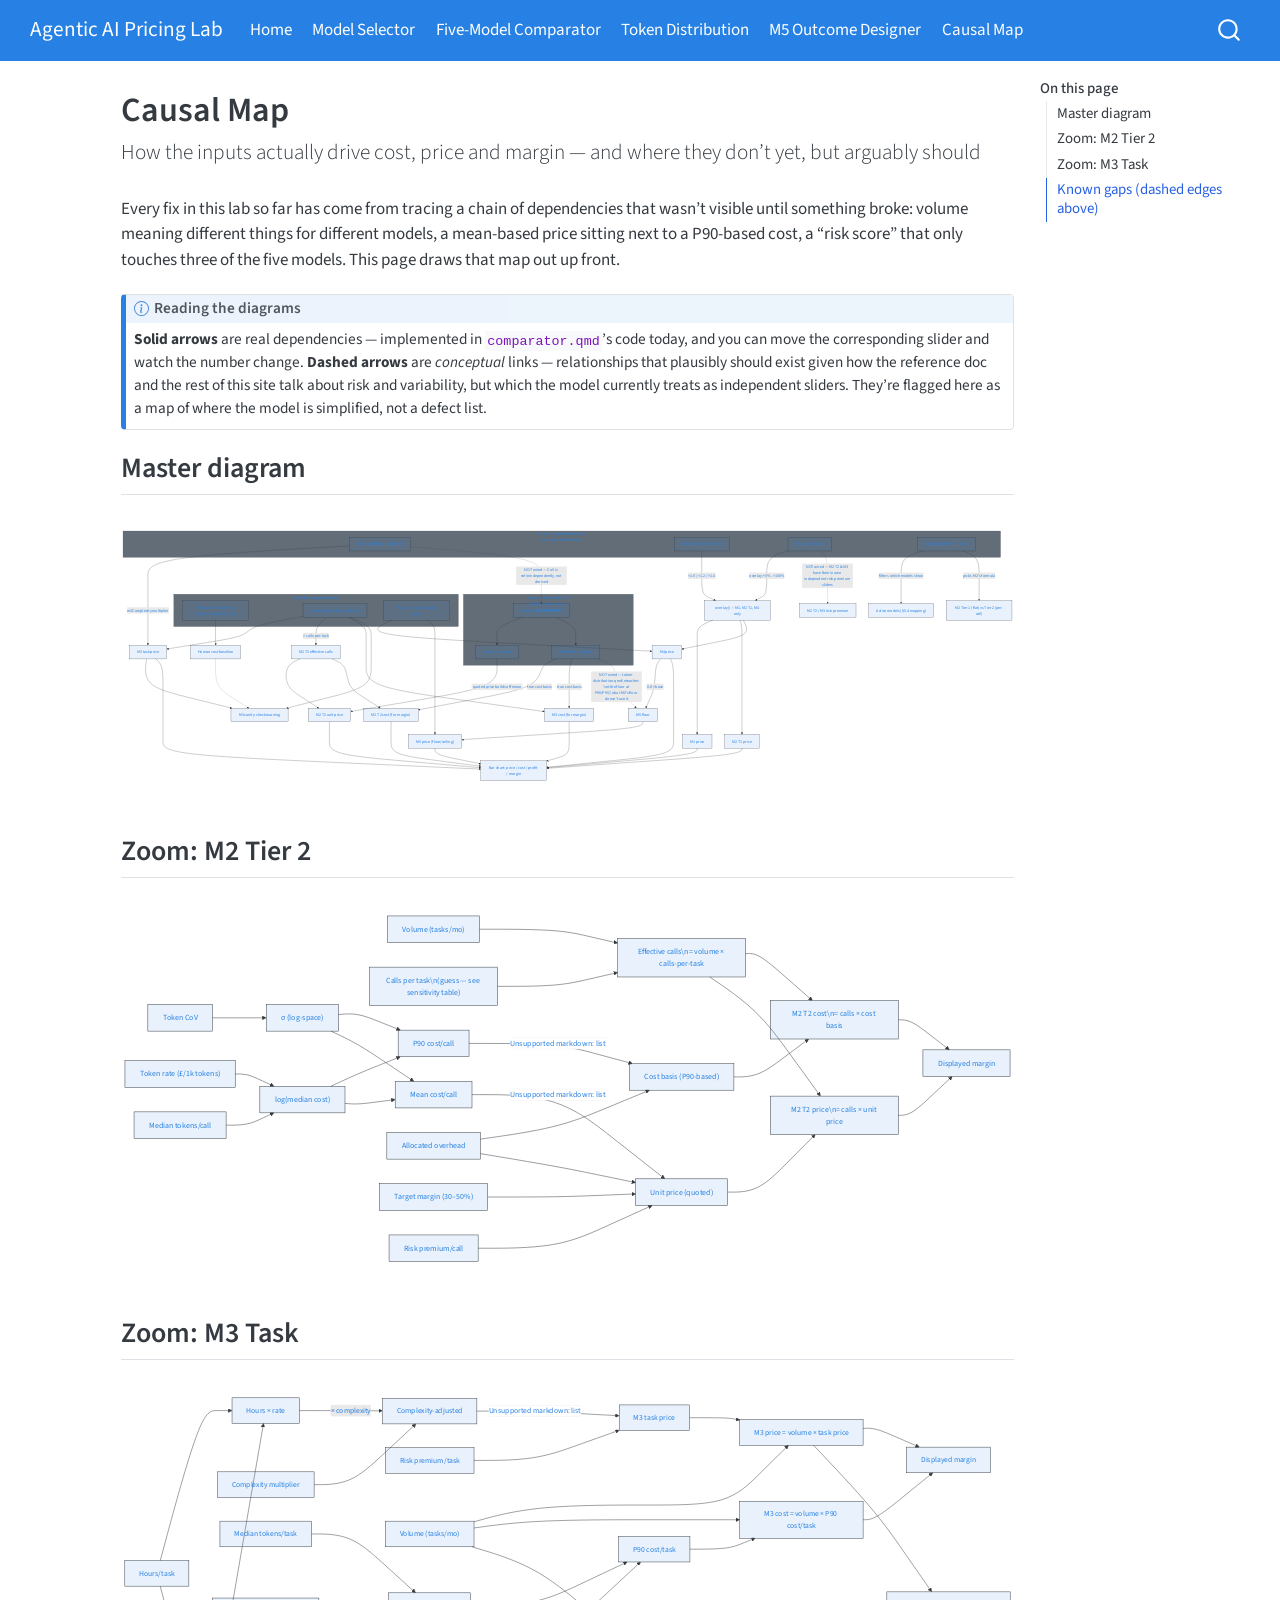
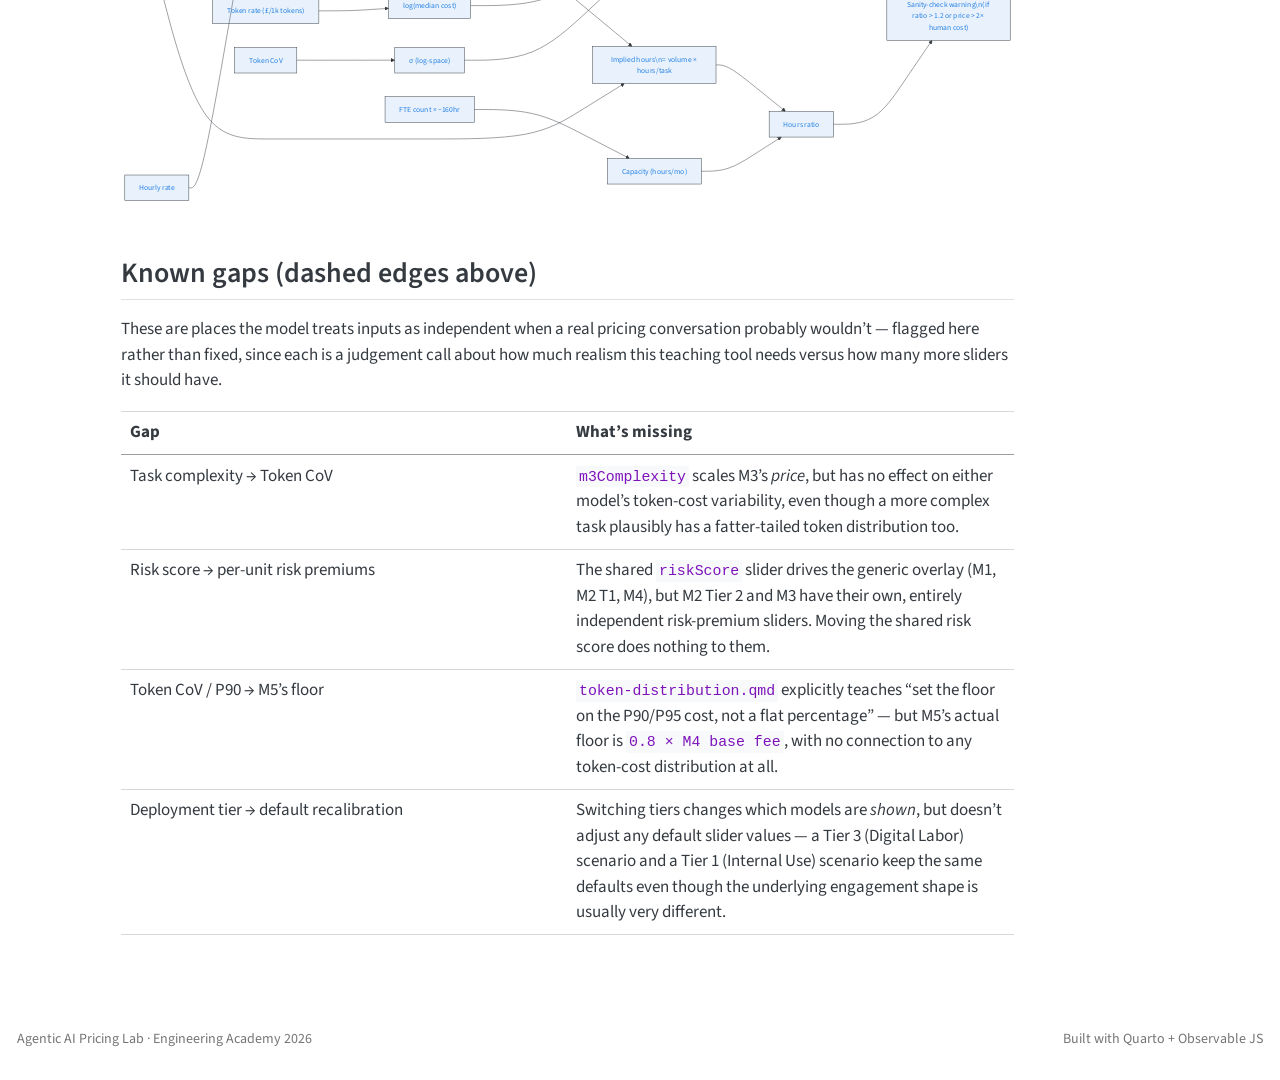
==== docs/causal-diagram.html @ 2cbf76f2 "Add Causal Map tab: master diagram + M2/M3 zoom diagrams + known-gaps table" ====
<!DOCTYPE html>
<html xmlns="http://www.w3.org/1999/xhtml" lang="en" xml:lang="en"><head>

<meta charset="utf-8">
<meta name="generator" content="quarto-1.7.29">

<meta name="viewport" content="width=device-width, initial-scale=1.0, user-scalable=yes">


<title>Causal Map – Agentic AI Pricing Lab</title>
<style>
code{white-space: pre-wrap;}
span.smallcaps{font-variant: small-caps;}
div.columns{display: flex; gap: min(4vw, 1.5em);}
div.column{flex: auto; overflow-x: auto;}
div.hanging-indent{margin-left: 1.5em; text-indent: -1.5em;}
ul.task-list{list-style: none;}
ul.task-list li input[type="checkbox"] {
  width: 0.8em;
  margin: 0 0.8em 0.2em -1em; /* quarto-specific, see https://github.com/quarto-dev/quarto-cli/issues/4556 */ 
  vertical-align: middle;
}
</style>


<script src="site_libs/quarto-nav/quarto-nav.js"></script>
<script src="site_libs/quarto-nav/headroom.min.js"></script>
<script src="site_libs/clipboard/clipboard.min.js"></script>
<script src="site_libs/quarto-search/autocomplete.umd.js"></script>
<script src="site_libs/quarto-search/fuse.min.js"></script>
<script src="site_libs/quarto-search/quarto-search.js"></script>
<meta name="quarto:offset" content="./">
<script src="site_libs/quarto-html/quarto.js" type="module"></script>
<script src="site_libs/quarto-html/tabsets/tabsets.js" type="module"></script>
<script src="site_libs/quarto-html/popper.min.js"></script>
<script src="site_libs/quarto-html/tippy.umd.min.js"></script>
<script src="site_libs/quarto-html/anchor.min.js"></script>
<link href="site_libs/quarto-html/tippy.css" rel="stylesheet">
<link href="site_libs/quarto-html/quarto-syntax-highlighting-0815c480559380816a4d1ea211a47e91.css" rel="stylesheet" id="quarto-text-highlighting-styles">
<script src="site_libs/bootstrap/bootstrap.min.js"></script>
<link href="site_libs/bootstrap/bootstrap-icons.css" rel="stylesheet">
<link href="site_libs/bootstrap/bootstrap-fd2ced95396e46133fbf8d7370d09dcd.min.css" rel="stylesheet" append-hash="true" id="quarto-bootstrap" data-mode="light">
<script id="quarto-search-options" type="application/json">{
  "location": "navbar",
  "copy-button": false,
  "collapse-after": 3,
  "panel-placement": "end",
  "type": "overlay",
  "limit": 50,
  "keyboard-shortcut": [
    "f",
    "/",
    "s"
  ],
  "show-item-context": false,
  "language": {
    "search-no-results-text": "No results",
    "search-matching-documents-text": "matching documents",
    "search-copy-link-title": "Copy link to search",
    "search-hide-matches-text": "Hide additional matches",
    "search-more-match-text": "more match in this document",
    "search-more-matches-text": "more matches in this document",
    "search-clear-button-title": "Clear",
    "search-text-placeholder": "",
    "search-detached-cancel-button-title": "Cancel",
    "search-submit-button-title": "Submit",
    "search-label": "Search"
  }
}</script>
<script src="site_libs/quarto-diagram/mermaid.min.js"></script>
<script src="site_libs/quarto-diagram/mermaid-init.js"></script>
<link href="site_libs/quarto-diagram/mermaid.css" rel="stylesheet">


</head>

<body class="nav-fixed quarto-light">

<div id="quarto-search-results"></div>
  <header id="quarto-header" class="headroom fixed-top">
    <nav class="navbar navbar-expand-lg " data-bs-theme="dark">
      <div class="navbar-container container-fluid">
      <div class="navbar-brand-container mx-auto">
    <a class="navbar-brand" href="./index.html">
    <span class="navbar-title">Agentic AI Pricing Lab</span>
    </a>
  </div>
            <div id="quarto-search" class="" title="Search"></div>
          <button class="navbar-toggler" type="button" data-bs-toggle="collapse" data-bs-target="#navbarCollapse" aria-controls="navbarCollapse" role="menu" aria-expanded="false" aria-label="Toggle navigation" onclick="if (window.quartoToggleHeadroom) { window.quartoToggleHeadroom(); }">
  <span class="navbar-toggler-icon"></span>
</button>
          <div class="collapse navbar-collapse" id="navbarCollapse">
            <ul class="navbar-nav navbar-nav-scroll me-auto">
  <li class="nav-item">
    <a class="nav-link" href="./index.html"> 
<span class="menu-text">Home</span></a>
  </li>  
  <li class="nav-item">
    <a class="nav-link" href="./decision-tree.html"> 
<span class="menu-text">Model Selector</span></a>
  </li>  
  <li class="nav-item">
    <a class="nav-link" href="./comparator.html"> 
<span class="menu-text">Five-Model Comparator</span></a>
  </li>  
  <li class="nav-item">
    <a class="nav-link" href="./token-distribution.html"> 
<span class="menu-text">Token Distribution</span></a>
  </li>  
  <li class="nav-item">
    <a class="nav-link" href="./outcome-designer.html"> 
<span class="menu-text">M5 Outcome Designer</span></a>
  </li>  
  <li class="nav-item">
    <a class="nav-link active" href="./causal-diagram.html" aria-current="page"> 
<span class="menu-text">Causal Map</span></a>
  </li>  
</ul>
          </div> <!-- /navcollapse -->
            <div class="quarto-navbar-tools">
</div>
      </div> <!-- /container-fluid -->
    </nav>
</header>
<!-- content -->
<div id="quarto-content" class="quarto-container page-columns page-rows-contents page-layout-article page-navbar">
<!-- sidebar -->
<!-- margin-sidebar -->
    <div id="quarto-margin-sidebar" class="sidebar margin-sidebar">
        <nav id="TOC" role="doc-toc" class="toc-active">
    <h2 id="toc-title">On this page</h2>
   
  <ul>
  <li><a href="#master-diagram" id="toc-master-diagram" class="nav-link active" data-scroll-target="#master-diagram">Master diagram</a></li>
  <li><a href="#zoom-m2-tier-2" id="toc-zoom-m2-tier-2" class="nav-link" data-scroll-target="#zoom-m2-tier-2">Zoom: M2 Tier 2</a></li>
  <li><a href="#zoom-m3-task" id="toc-zoom-m3-task" class="nav-link" data-scroll-target="#zoom-m3-task">Zoom: M3 Task</a></li>
  <li><a href="#known-gaps-dashed-edges-above" id="toc-known-gaps-dashed-edges-above" class="nav-link" data-scroll-target="#known-gaps-dashed-edges-above">Known gaps (dashed edges above)</a></li>
  </ul>
</nav>
    </div>
<!-- main -->
<main class="content" id="quarto-document-content">

<header id="title-block-header" class="quarto-title-block default">
<div class="quarto-title">
<h1 class="title">Causal Map</h1>
<p class="subtitle lead">How the inputs actually drive cost, price and margin — and where they don’t yet, but arguably should</p>
</div>



<div class="quarto-title-meta">

    
  
    
  </div>
  


</header>


<p>Every fix in this lab so far has come from tracing a chain of dependencies that wasn’t visible until something broke: volume meaning different things for different models, a mean-based price sitting next to a P90-based cost, a “risk score” that only touches three of the five models. This page draws that map out up front.</p>
<div class="callout callout-style-default callout-note callout-titled">
<div class="callout-header d-flex align-content-center">
<div class="callout-icon-container">
<i class="callout-icon"></i>
</div>
<div class="callout-title-container flex-fill">
Reading the diagrams
</div>
</div>
<div class="callout-body-container callout-body">
<p><strong>Solid arrows</strong> are real dependencies — implemented in <code>comparator.qmd</code>’s code today, and you can move the corresponding slider and watch the number change. <strong>Dashed arrows</strong> are <em>conceptual</em> links — relationships that plausibly should exist given how the reference doc and the rest of this site talk about risk and variability, but which the model currently treats as independent sliders. They’re flagged here as a map of where the model is simplified, not a defect list.</p>
</div>
</div>
<section id="master-diagram" class="level2">
<h2 class="anchored" data-anchor-id="master-diagram">Master diagram</h2>
<div class="cell" data-layout-align="default">
<div class="cell-output-display">
<div>
<p></p><figure class="figure"><p></p>
<div>
<pre class="mermaid mermaid-js">flowchart TB
  subgraph EXT["External / qualitative drivers (upstream of the sliders)"]
    complexity["Task / workflow complexity"]
    autonomyQ["Autonomy level (L1–L5)"]
    riskQ["Risk score (1–10)"]
    tier["Deployment tier (1 / 2 / 3)"]
  end

  subgraph SHARED["Shared engagement inputs"]
    fte["FTE count × FTE cost\n→ human baseline (£/mo)"]
    vol["Volume (tasks delivered/mo)"]
    val["Business value created (£/mo)"]
  end

  subgraph TOKENS["Token-cost model (M2 T2 and M3, independently parameterised)"]
    cov["Token CoV\n(variability)"]
    meanC["Mean token cost"]
    p90C["P90 token cost (tail)"]
    cov --&gt; meanC
    cov --&gt; p90C
  end

  tier --&gt;|filters which models show| models["Active models (§5.4 mapping)"]
  tier --&gt;|picks M2's formula| m2choice["M2 Tier 1 (flat) vs Tier 2 (per-call)"]

  riskQ --&gt;|overlay: +5%..+100%| overlayN["overlay() — M1, M2 T1, M4 only"]
  autonomyQ --&gt;|×1.0 / ×1.2 / ×1.4| overlayN
  riskQ -.-&gt;|"NOT wired — M2 T2 &amp; M3 have their\nown independent risk-premium sliders"| ownRisk["M2 T2 / M3 risk premium"]

  complexity --&gt;|m3Complexity multiplier| m3price["M3 task price"]
  complexity -.-&gt;|"NOT wired — CoV is set\nindependently, not derived"| cov

  fte --&gt; humanBase["Human cost baseline"]
  vol --&gt; m3price
  vol --&gt;|× calls-per-task| m2calls["M2 T2 effective calls"]
  meanC --&gt;|quoted price builds off mean| m2price["M2 T2 unit price"]
  m2calls --&gt; m2price
  p90C --&gt;|true cost basis| m2cost["M2 T2 cost (for margin)"]
  m2calls --&gt; m2cost
  p90C --&gt;|true cost basis| m3cost["M3 cost (for margin)"]
  vol --&gt; m3cost

  overlayN --&gt; m1price["M1 price"] &amp; m2t1price["M2 T1 price"] &amp; m4price["M4 price"]
  val --&gt; m4price
  m4price --&gt;|"0.8 × base"| floor["M5 floor"]
  p90C -.-&gt;|"NOT wired — token-distribution.qmd\nteaches 'set the floor at P90/P95',\nbut M5's floor doesn't use it"| floor
  floor --&gt; m5price["M5 price (floor/ceiling)"]
  val --&gt; m5price

  humanBase -.-&gt; sanity["M3 sanity-check warning"]
  m3price --&gt; sanity
  vol --&gt; sanity

  m1price &amp; m2t1price &amp; m2price &amp; m2cost &amp; m3price &amp; m3cost &amp; m4price &amp; m5price --&gt; chart["Bar chart: price / cost / profit / margin"]
</pre>
</div>
<p></p></figure><p></p>
</div>
</div>
</div>
</section>
<section id="zoom-m2-tier-2" class="level2">
<h2 class="anchored" data-anchor-id="zoom-m2-tier-2">Zoom: M2 Tier 2</h2>
<div class="cell" data-layout-align="default">
<div class="cell-output-display">
<div>
<p></p><figure class="figure"><p></p>
<div>
<pre class="mermaid mermaid-js">flowchart LR
  vol2["Volume (tasks/mo)"] --&gt; calls["Effective calls\n= volume × calls-per-task"]
  cpt["Calls per task\n(guess — see sensitivity table)"] --&gt; calls

  tok2["Median tokens/call"] --&gt; muC2["log(median cost)"]
  rate2["Token rate (£/1k tokens)"] --&gt; muC2
  cov2["Token CoV"] --&gt; sigma2["σ (log-space)"]

  muC2 --&gt; mean2["Mean cost/call"]
  sigma2 --&gt; mean2
  muC2 --&gt; p902["P90 cost/call"]
  sigma2 --&gt; p902

  mean2 --&gt;|"+ allocated overhead, ÷(1-margin), + risk premium"| unitPrice["Unit price (quoted)"]
  overhead2["Allocated overhead"] --&gt; unitPrice
  margin2["Target margin (30–50%)"] --&gt; unitPrice
  riskPrem2["Risk premium/call"] --&gt; unitPrice

  unitPrice --&gt; price2["M2 T2 price\n= calls × unit price"]
  calls --&gt; price2

  p902 --&gt;|"+ allocated overhead"| costBasis2["Cost basis (P90-based)"]
  overhead2 --&gt; costBasis2
  costBasis2 --&gt; cost2["M2 T2 cost\n= calls × cost basis"]
  calls --&gt; cost2

  price2 --&gt; margin2out["Displayed margin"]
  cost2 --&gt; margin2out
</pre>
</div>
<p></p></figure><p></p>
</div>
</div>
</div>
</section>
<section id="zoom-m3-task" class="level2">
<h2 class="anchored" data-anchor-id="zoom-m3-task">Zoom: M3 Task</h2>
<div class="cell" data-layout-align="default">
<div class="cell-output-display">
<div>
<p></p><figure class="figure"><p></p>
<div>
<pre class="mermaid mermaid-js">flowchart LR
  hrs3["Hours/task"] --&gt; base3["Hours × rate"]
  rate3["Hourly rate"] --&gt; base3
  base3 --&gt;|"× complexity"| complexAdj3["Complexity-adjusted"]
  complexity3["Complexity multiplier"] --&gt; complexAdj3
  complexAdj3 --&gt;|"+ risk premium"| taskPrice["M3 task price"]
  riskPrem3["Risk premium/task"] --&gt; taskPrice

  vol3["Volume (tasks/mo)"] --&gt; price3["M3 price = volume × task price"]
  taskPrice --&gt; price3

  tok3["Median tokens/task"] --&gt; muC3["log(median cost)"]
  rate3b["Token rate (£/1k tokens)"] --&gt; muC3
  cov3["Token CoV"] --&gt; sigma3["σ (log-space)"]
  muC3 --&gt; p903["P90 cost/task"]
  sigma3 --&gt; p903

  p903 --&gt; cost3["M3 cost = volume × P90 cost/task"]
  vol3 --&gt; cost3

  price3 --&gt; margin3out["Displayed margin"]
  cost3 --&gt; margin3out

  fte3["FTE count × ~160hr"] --&gt; capacity3["Capacity (hours/mo)"]
  vol3 --&gt; impliedHrs3["Implied hours\n= volume × hours/task"]
  hrs3 --&gt; impliedHrs3
  capacity3 --&gt; ratio3["Hours ratio"]
  impliedHrs3 --&gt; ratio3
  ratio3 --&gt; warn3["Sanity-check warning\n(if ratio &gt; 1.2 or price &gt; 2× human cost)"]
  price3 --&gt; warn3
</pre>
</div>
<p></p></figure><p></p>
</div>
</div>
</div>
</section>
<section id="known-gaps-dashed-edges-above" class="level2">
<h2 class="anchored" data-anchor-id="known-gaps-dashed-edges-above">Known gaps (dashed edges above)</h2>
<p>These are places the model treats inputs as independent when a real pricing conversation probably wouldn’t — flagged here rather than fixed, since each is a judgement call about how much realism this teaching tool needs versus how many more sliders it should have.</p>
<table class="caption-top table">
<colgroup>
<col style="width: 50%">
<col style="width: 50%">
</colgroup>
<thead>
<tr class="header">
<th>Gap</th>
<th>What’s missing</th>
</tr>
</thead>
<tbody>
<tr class="odd">
<td>Task complexity → Token CoV</td>
<td><code>m3Complexity</code> scales M3’s <em>price</em>, but has no effect on either model’s token-cost variability, even though a more complex task plausibly has a fatter-tailed token distribution too.</td>
</tr>
<tr class="even">
<td>Risk score → per-unit risk premiums</td>
<td>The shared <code>riskScore</code> slider drives the generic overlay (M1, M2 T1, M4), but M2 Tier 2 and M3 have their own, entirely independent risk-premium sliders. Moving the shared risk score does nothing to them.</td>
</tr>
<tr class="odd">
<td>Token CoV / P90 → M5’s floor</td>
<td><code>token-distribution.qmd</code> explicitly teaches “set the floor on the P90/P95 cost, not a flat percentage” — but M5’s actual floor is <code>0.8 × M4 base fee</code>, with no connection to any token-cost distribution at all.</td>
</tr>
<tr class="even">
<td>Deployment tier → default recalibration</td>
<td>Switching tiers changes which models are <em>shown</em>, but doesn’t adjust any default slider values — a Tier 3 (Digital Labor) scenario and a Tier 1 (Internal Use) scenario keep the same defaults even though the underlying engagement shape is usually very different.</td>
</tr>
</tbody>
</table>


</section>

</main> <!-- /main -->
<script id="quarto-html-after-body" type="application/javascript">
  window.document.addEventListener("DOMContentLoaded", function (event) {
    const icon = "";
    const anchorJS = new window.AnchorJS();
    anchorJS.options = {
      placement: 'right',
      icon: icon
    };
    anchorJS.add('.anchored');
    const isCodeAnnotation = (el) => {
      for (const clz of el.classList) {
        if (clz.startsWith('code-annotation-')) {                     
          return true;
        }
      }
      return false;
    }
    const onCopySuccess = function(e) {
      // button target
      const button = e.trigger;
      // don't keep focus
      button.blur();
      // flash "checked"
      button.classList.add('code-copy-button-checked');
      var currentTitle = button.getAttribute("title");
      button.setAttribute("title", "Copied!");
      let tooltip;
      if (window.bootstrap) {
        button.setAttribute("data-bs-toggle", "tooltip");
        button.setAttribute("data-bs-placement", "left");
        button.setAttribute("data-bs-title", "Copied!");
        tooltip = new bootstrap.Tooltip(button, 
          { trigger: "manual", 
            customClass: "code-copy-button-tooltip",
            offset: [0, -8]});
        tooltip.show();    
      }
      setTimeout(function() {
        if (tooltip) {
          tooltip.hide();
          button.removeAttribute("data-bs-title");
          button.removeAttribute("data-bs-toggle");
          button.removeAttribute("data-bs-placement");
        }
        button.setAttribute("title", currentTitle);
        button.classList.remove('code-copy-button-checked');
      }, 1000);
      // clear code selection
      e.clearSelection();
    }
    const getTextToCopy = function(trigger) {
        const codeEl = trigger.previousElementSibling.cloneNode(true);
        for (const childEl of codeEl.children) {
          if (isCodeAnnotation(childEl)) {
            childEl.remove();
          }
        }
        return codeEl.innerText;
    }
    const clipboard = new window.ClipboardJS('.code-copy-button:not([data-in-quarto-modal])', {
      text: getTextToCopy
    });
    clipboard.on('success', onCopySuccess);
    if (window.document.getElementById('quarto-embedded-source-code-modal')) {
      const clipboardModal = new window.ClipboardJS('.code-copy-button[data-in-quarto-modal]', {
        text: getTextToCopy,
        container: window.document.getElementById('quarto-embedded-source-code-modal')
      });
      clipboardModal.on('success', onCopySuccess);
    }
      var localhostRegex = new RegExp(/^(?:http|https):\/\/localhost\:?[0-9]*\//);
      var mailtoRegex = new RegExp(/^mailto:/);
        var filterRegex = new RegExp('/' + window.location.host + '/');
      var isInternal = (href) => {
          return filterRegex.test(href) || localhostRegex.test(href) || mailtoRegex.test(href);
      }
      // Inspect non-navigation links and adorn them if external
     var links = window.document.querySelectorAll('a[href]:not(.nav-link):not(.navbar-brand):not(.toc-action):not(.sidebar-link):not(.sidebar-item-toggle):not(.pagination-link):not(.no-external):not([aria-hidden]):not(.dropdown-item):not(.quarto-navigation-tool):not(.about-link)');
      for (var i=0; i<links.length; i++) {
        const link = links[i];
        if (!isInternal(link.href)) {
          // undo the damage that might have been done by quarto-nav.js in the case of
          // links that we want to consider external
          if (link.dataset.originalHref !== undefined) {
            link.href = link.dataset.originalHref;
          }
        }
      }
    function tippyHover(el, contentFn, onTriggerFn, onUntriggerFn) {
      const config = {
        allowHTML: true,
        maxWidth: 500,
        delay: 100,
        arrow: false,
        appendTo: function(el) {
            return el.parentElement;
        },
        interactive: true,
        interactiveBorder: 10,
        theme: 'quarto',
        placement: 'bottom-start',
      };
      if (contentFn) {
        config.content = contentFn;
      }
      if (onTriggerFn) {
        config.onTrigger = onTriggerFn;
      }
      if (onUntriggerFn) {
        config.onUntrigger = onUntriggerFn;
      }
      window.tippy(el, config); 
    }
    const noterefs = window.document.querySelectorAll('a[role="doc-noteref"]');
    for (var i=0; i<noterefs.length; i++) {
      const ref = noterefs[i];
      tippyHover(ref, function() {
        // use id or data attribute instead here
        let href = ref.getAttribute('data-footnote-href') || ref.getAttribute('href');
        try { href = new URL(href).hash; } catch {}
        const id = href.replace(/^#\/?/, "");
        const note = window.document.getElementById(id);
        if (note) {
          return note.innerHTML;
        } else {
          return "";
        }
      });
    }
    const xrefs = window.document.querySelectorAll('a.quarto-xref');
    const processXRef = (id, note) => {
      // Strip column container classes
      const stripColumnClz = (el) => {
        el.classList.remove("page-full", "page-columns");
        if (el.children) {
          for (const child of el.children) {
            stripColumnClz(child);
          }
        }
      }
      stripColumnClz(note)
      if (id === null || id.startsWith('sec-')) {
        // Special case sections, only their first couple elements
        const container = document.createElement("div");
        if (note.children && note.children.length > 2) {
          container.appendChild(note.children[0].cloneNode(true));
          for (let i = 1; i < note.children.length; i++) {
            const child = note.children[i];
            if (child.tagName === "P" && child.innerText === "") {
              continue;
            } else {
              container.appendChild(child.cloneNode(true));
              break;
            }
          }
          if (window.Quarto?.typesetMath) {
            window.Quarto.typesetMath(container);
          }
          return container.innerHTML
        } else {
          if (window.Quarto?.typesetMath) {
            window.Quarto.typesetMath(note);
          }
          return note.innerHTML;
        }
      } else {
        // Remove any anchor links if they are present
        const anchorLink = note.querySelector('a.anchorjs-link');
        if (anchorLink) {
          anchorLink.remove();
        }
        if (window.Quarto?.typesetMath) {
          window.Quarto.typesetMath(note);
        }
        if (note.classList.contains("callout")) {
          return note.outerHTML;
        } else {
          return note.innerHTML;
        }
      }
    }
    for (var i=0; i<xrefs.length; i++) {
      const xref = xrefs[i];
      tippyHover(xref, undefined, function(instance) {
        instance.disable();
        let url = xref.getAttribute('href');
        let hash = undefined; 
        if (url.startsWith('#')) {
          hash = url;
        } else {
          try { hash = new URL(url).hash; } catch {}
        }
        if (hash) {
          const id = hash.replace(/^#\/?/, "");
          const note = window.document.getElementById(id);
          if (note !== null) {
            try {
              const html = processXRef(id, note.cloneNode(true));
              instance.setContent(html);
            } finally {
              instance.enable();
              instance.show();
            }
          } else {
            // See if we can fetch this
            fetch(url.split('#')[0])
            .then(res => res.text())
            .then(html => {
              const parser = new DOMParser();
              const htmlDoc = parser.parseFromString(html, "text/html");
              const note = htmlDoc.getElementById(id);
              if (note !== null) {
                const html = processXRef(id, note);
                instance.setContent(html);
              } 
            }).finally(() => {
              instance.enable();
              instance.show();
            });
          }
        } else {
          // See if we can fetch a full url (with no hash to target)
          // This is a special case and we should probably do some content thinning / targeting
          fetch(url)
          .then(res => res.text())
          .then(html => {
            const parser = new DOMParser();
            const htmlDoc = parser.parseFromString(html, "text/html");
            const note = htmlDoc.querySelector('main.content');
            if (note !== null) {
              // This should only happen for chapter cross references
              // (since there is no id in the URL)
              // remove the first header
              if (note.children.length > 0 && note.children[0].tagName === "HEADER") {
                note.children[0].remove();
              }
              const html = processXRef(null, note);
              instance.setContent(html);
            } 
          }).finally(() => {
            instance.enable();
            instance.show();
          });
        }
      }, function(instance) {
      });
    }
        let selectedAnnoteEl;
        const selectorForAnnotation = ( cell, annotation) => {
          let cellAttr = 'data-code-cell="' + cell + '"';
          let lineAttr = 'data-code-annotation="' +  annotation + '"';
          const selector = 'span[' + cellAttr + '][' + lineAttr + ']';
          return selector;
        }
        const selectCodeLines = (annoteEl) => {
          const doc = window.document;
          const targetCell = annoteEl.getAttribute("data-target-cell");
          const targetAnnotation = annoteEl.getAttribute("data-target-annotation");
          const annoteSpan = window.document.querySelector(selectorForAnnotation(targetCell, targetAnnotation));
          const lines = annoteSpan.getAttribute("data-code-lines").split(",");
          const lineIds = lines.map((line) => {
            return targetCell + "-" + line;
          })
          let top = null;
          let height = null;
          let parent = null;
          if (lineIds.length > 0) {
              //compute the position of the single el (top and bottom and make a div)
              const el = window.document.getElementById(lineIds[0]);
              top = el.offsetTop;
              height = el.offsetHeight;
              parent = el.parentElement.parentElement;
            if (lineIds.length > 1) {
              const lastEl = window.document.getElementById(lineIds[lineIds.length - 1]);
              const bottom = lastEl.offsetTop + lastEl.offsetHeight;
              height = bottom - top;
            }
            if (top !== null && height !== null && parent !== null) {
              // cook up a div (if necessary) and position it 
              let div = window.document.getElementById("code-annotation-line-highlight");
              if (div === null) {
                div = window.document.createElement("div");
                div.setAttribute("id", "code-annotation-line-highlight");
                div.style.position = 'absolute';
                parent.appendChild(div);
              }
              div.style.top = top - 2 + "px";
              div.style.height = height + 4 + "px";
              div.style.left = 0;
              let gutterDiv = window.document.getElementById("code-annotation-line-highlight-gutter");
              if (gutterDiv === null) {
                gutterDiv = window.document.createElement("div");
                gutterDiv.setAttribute("id", "code-annotation-line-highlight-gutter");
                gutterDiv.style.position = 'absolute';
                const codeCell = window.document.getElementById(targetCell);
                const gutter = codeCell.querySelector('.code-annotation-gutter');
                gutter.appendChild(gutterDiv);
              }
              gutterDiv.style.top = top - 2 + "px";
              gutterDiv.style.height = height + 4 + "px";
            }
            selectedAnnoteEl = annoteEl;
          }
        };
        const unselectCodeLines = () => {
          const elementsIds = ["code-annotation-line-highlight", "code-annotation-line-highlight-gutter"];
          elementsIds.forEach((elId) => {
            const div = window.document.getElementById(elId);
            if (div) {
              div.remove();
            }
          });
          selectedAnnoteEl = undefined;
        };
          // Handle positioning of the toggle
      window.addEventListener(
        "resize",
        throttle(() => {
          elRect = undefined;
          if (selectedAnnoteEl) {
            selectCodeLines(selectedAnnoteEl);
          }
        }, 10)
      );
      function throttle(fn, ms) {
      let throttle = false;
      let timer;
        return (...args) => {
          if(!throttle) { // first call gets through
              fn.apply(this, args);
              throttle = true;
          } else { // all the others get throttled
              if(timer) clearTimeout(timer); // cancel #2
              timer = setTimeout(() => {
                fn.apply(this, args);
                timer = throttle = false;
              }, ms);
          }
        };
      }
        // Attach click handler to the DT
        const annoteDls = window.document.querySelectorAll('dt[data-target-cell]');
        for (const annoteDlNode of annoteDls) {
          annoteDlNode.addEventListener('click', (event) => {
            const clickedEl = event.target;
            if (clickedEl !== selectedAnnoteEl) {
              unselectCodeLines();
              const activeEl = window.document.querySelector('dt[data-target-cell].code-annotation-active');
              if (activeEl) {
                activeEl.classList.remove('code-annotation-active');
              }
              selectCodeLines(clickedEl);
              clickedEl.classList.add('code-annotation-active');
            } else {
              // Unselect the line
              unselectCodeLines();
              clickedEl.classList.remove('code-annotation-active');
            }
          });
        }
    const findCites = (el) => {
      const parentEl = el.parentElement;
      if (parentEl) {
        const cites = parentEl.dataset.cites;
        if (cites) {
          return {
            el,
            cites: cites.split(' ')
          };
        } else {
          return findCites(el.parentElement)
        }
      } else {
        return undefined;
      }
    };
    var bibliorefs = window.document.querySelectorAll('a[role="doc-biblioref"]');
    for (var i=0; i<bibliorefs.length; i++) {
      const ref = bibliorefs[i];
      const citeInfo = findCites(ref);
      if (citeInfo) {
        tippyHover(citeInfo.el, function() {
          var popup = window.document.createElement('div');
          citeInfo.cites.forEach(function(cite) {
            var citeDiv = window.document.createElement('div');
            citeDiv.classList.add('hanging-indent');
            citeDiv.classList.add('csl-entry');
            var biblioDiv = window.document.getElementById('ref-' + cite);
            if (biblioDiv) {
              citeDiv.innerHTML = biblioDiv.innerHTML;
            }
            popup.appendChild(citeDiv);
          });
          return popup.innerHTML;
        });
      }
    }
  });
  </script>
</div> <!-- /content -->
<footer class="footer">
  <div class="nav-footer">
    <div class="nav-footer-left">
<p>Agentic AI Pricing Lab · Engineering Academy 2026</p>
</div>   
    <div class="nav-footer-center">
      &nbsp;
    </div>
    <div class="nav-footer-right">
<p>Built with Quarto + Observable JS</p>
</div>
  </div>
</footer>




</body></html>
---- docs/site_libs/quarto-html/tippy.css ----
.tippy-box[data-animation=fade][data-state=hidden]{opacity:0}[data-tippy-root]{max-width:calc(100vw - 10px)}.tippy-box{position:relative;background-color:#333;color:#fff;border-radius:4px;font-size:14px;line-height:1.4;white-space:normal;outline:0;transition-property:transform,visibility,opacity}.tippy-box[data-placement^=top]>.tippy-arrow{bottom:0}.tippy-box[data-placement^=top]>.tippy-arrow:before{bottom:-7px;left:0;border-width:8px 8px 0;border-top-color:initial;transform-origin:center top}.tippy-box[data-placement^=bottom]>.tippy-arrow{top:0}.tippy-box[data-placement^=bottom]>.tippy-arrow:before{top:-7px;left:0;border-width:0 8px 8px;border-bottom-color:initial;transform-origin:center bottom}.tippy-box[data-placement^=left]>.tippy-arrow{right:0}.tippy-box[data-placement^=left]>.tippy-arrow:before{border-width:8px 0 8px 8px;border-left-color:initial;right:-7px;transform-origin:center left}.tippy-box[data-placement^=right]>.tippy-arrow{left:0}.tippy-box[data-placement^=right]>.tippy-arrow:before{left:-7px;border-width:8px 8px 8px 0;border-right-color:initial;transform-origin:center right}.tippy-box[data-inertia][data-state=visible]{transition-timing-function:cubic-bezier(.54,1.5,.38,1.11)}.tippy-arrow{width:16px;height:16px;color:#333}.tippy-arrow:before{content:"";position:absolute;border-color:transparent;border-style:solid}.tippy-content{position:relative;padding:5px 9px;z-index:1}
---- docs/site_libs/quarto-html/quarto-syntax-highlighting-0815c480559380816a4d1ea211a47e91.css ----
/* quarto syntax highlight colors */
:root {
  --quarto-hl-ot-color: #003B4F;
  --quarto-hl-at-color: #657422;
  --quarto-hl-ss-color: #20794D;
  --quarto-hl-an-color: #5E5E5E;
  --quarto-hl-fu-color: #4758AB;
  --quarto-hl-st-color: #20794D;
  --quarto-hl-cf-color: #003B4F;
  --quarto-hl-op-color: #5E5E5E;
  --quarto-hl-er-color: #AD0000;
  --quarto-hl-bn-color: #AD0000;
  --quarto-hl-al-color: #AD0000;
  --quarto-hl-va-color: #111111;
  --quarto-hl-bu-color: inherit;
  --quarto-hl-ex-color: inherit;
  --quarto-hl-pp-color: #AD0000;
  --quarto-hl-in-color: #5E5E5E;
  --quarto-hl-vs-color: #20794D;
  --quarto-hl-wa-color: #5E5E5E;
  --quarto-hl-do-color: #5E5E5E;
  --quarto-hl-im-color: #00769E;
  --quarto-hl-ch-color: #20794D;
  --quarto-hl-dt-color: #AD0000;
  --quarto-hl-fl-color: #AD0000;
  --quarto-hl-co-color: #5E5E5E;
  --quarto-hl-cv-color: #5E5E5E;
  --quarto-hl-cn-color: #8f5902;
  --quarto-hl-sc-color: #5E5E5E;
  --quarto-hl-dv-color: #AD0000;
  --quarto-hl-kw-color: #003B4F;
}

/* other quarto variables */
:root {
  --quarto-font-monospace: SFMono-Regular, Menlo, Monaco, Consolas, "Liberation Mono", "Courier New", monospace;
}

/* syntax highlight based on Pandoc's rules */
pre > code.sourceCode > span {
  color: #003B4F;
}

code.sourceCode > span {
  color: #003B4F;
}

div.sourceCode,
div.sourceCode pre.sourceCode {
  color: #003B4F;
}

/* Normal */
code span {
  color: #003B4F;
}

/* Alert */
code span.al {
  color: #AD0000;
  font-style: inherit;
}

/* Annotation */
code span.an {
  color: #5E5E5E;
  font-style: inherit;
}

/* Attribute */
code span.at {
  color: #657422;
  font-style: inherit;
}

/* BaseN */
code span.bn {
  color: #AD0000;
  font-style: inherit;
}

/* BuiltIn */
code span.bu {
  font-style: inherit;
}

/* ControlFlow */
code span.cf {
  color: #003B4F;
  font-weight: bold;
  font-style: inherit;
}

/* Char */
code span.ch {
  color: #20794D;
  font-style: inherit;
}

/* Constant */
code span.cn {
  color: #8f5902;
  font-style: inherit;
}

/* Comment */
code span.co {
  color: #5E5E5E;
  font-style: inherit;
}

/* CommentVar */
code span.cv {
  color: #5E5E5E;
  font-style: italic;
}

/* Documentation */
code span.do {
  color: #5E5E5E;
  font-style: italic;
}

/* DataType */
code span.dt {
  color: #AD0000;
  font-style: inherit;
}

/* DecVal */
code span.dv {
  color: #AD0000;
  font-style: inherit;
}

/* Error */
code span.er {
  color: #AD0000;
  font-style: inherit;
}

/* Extension */
code span.ex {
  font-style: inherit;
}

/* Float */
code span.fl {
  color: #AD0000;
  font-style: inherit;
}

/* Function */
code span.fu {
  color: #4758AB;
  font-style: inherit;
}

/* Import */
code span.im {
  color: #00769E;
  font-style: inherit;
}

/* Information */
code span.in {
  color: #5E5E5E;
  font-style: inherit;
}

/* Keyword */
code span.kw {
  color: #003B4F;
  font-weight: bold;
  font-style: inherit;
}

/* Operator */
code span.op {
  color: #5E5E5E;
  font-style: inherit;
}

/* Other */
code span.ot {
  color: #003B4F;
  font-style: inherit;
}

/* Preprocessor */
code span.pp {
  color: #AD0000;
  font-style: inherit;
}

/* SpecialChar */
code span.sc {
  color: #5E5E5E;
  font-style: inherit;
}

/* SpecialString */
code span.ss {
  color: #20794D;
  font-style: inherit;
}

/* String */
code span.st {
  color: #20794D;
  font-style: inherit;
}

/* Variable */
code span.va {
  color: #111111;
  font-style: inherit;
}

/* VerbatimString */
code span.vs {
  color: #20794D;
  font-style: inherit;
}

/* Warning */
code span.wa {
  color: #5E5E5E;
  font-style: italic;
}

.prevent-inlining {
  content: "</";
}

/*# sourceMappingURL=d398365ccb532ba00fe56d6aa1025863.css.map */
---- docs/site_libs/quarto-diagram/mermaid.css ----
.mermaidTooltip {
  position: absolute;
  text-align: center;
  max-width: 200px;
  padding: 2px;
  font-family: "trebuchet ms", verdana, arial;
  font-size: 12px;
  background: #ffffde;
  border: 1px solid #aaaa33;
  border-radius: 2px;
  pointer-events: none;
  z-index: 1000;
}
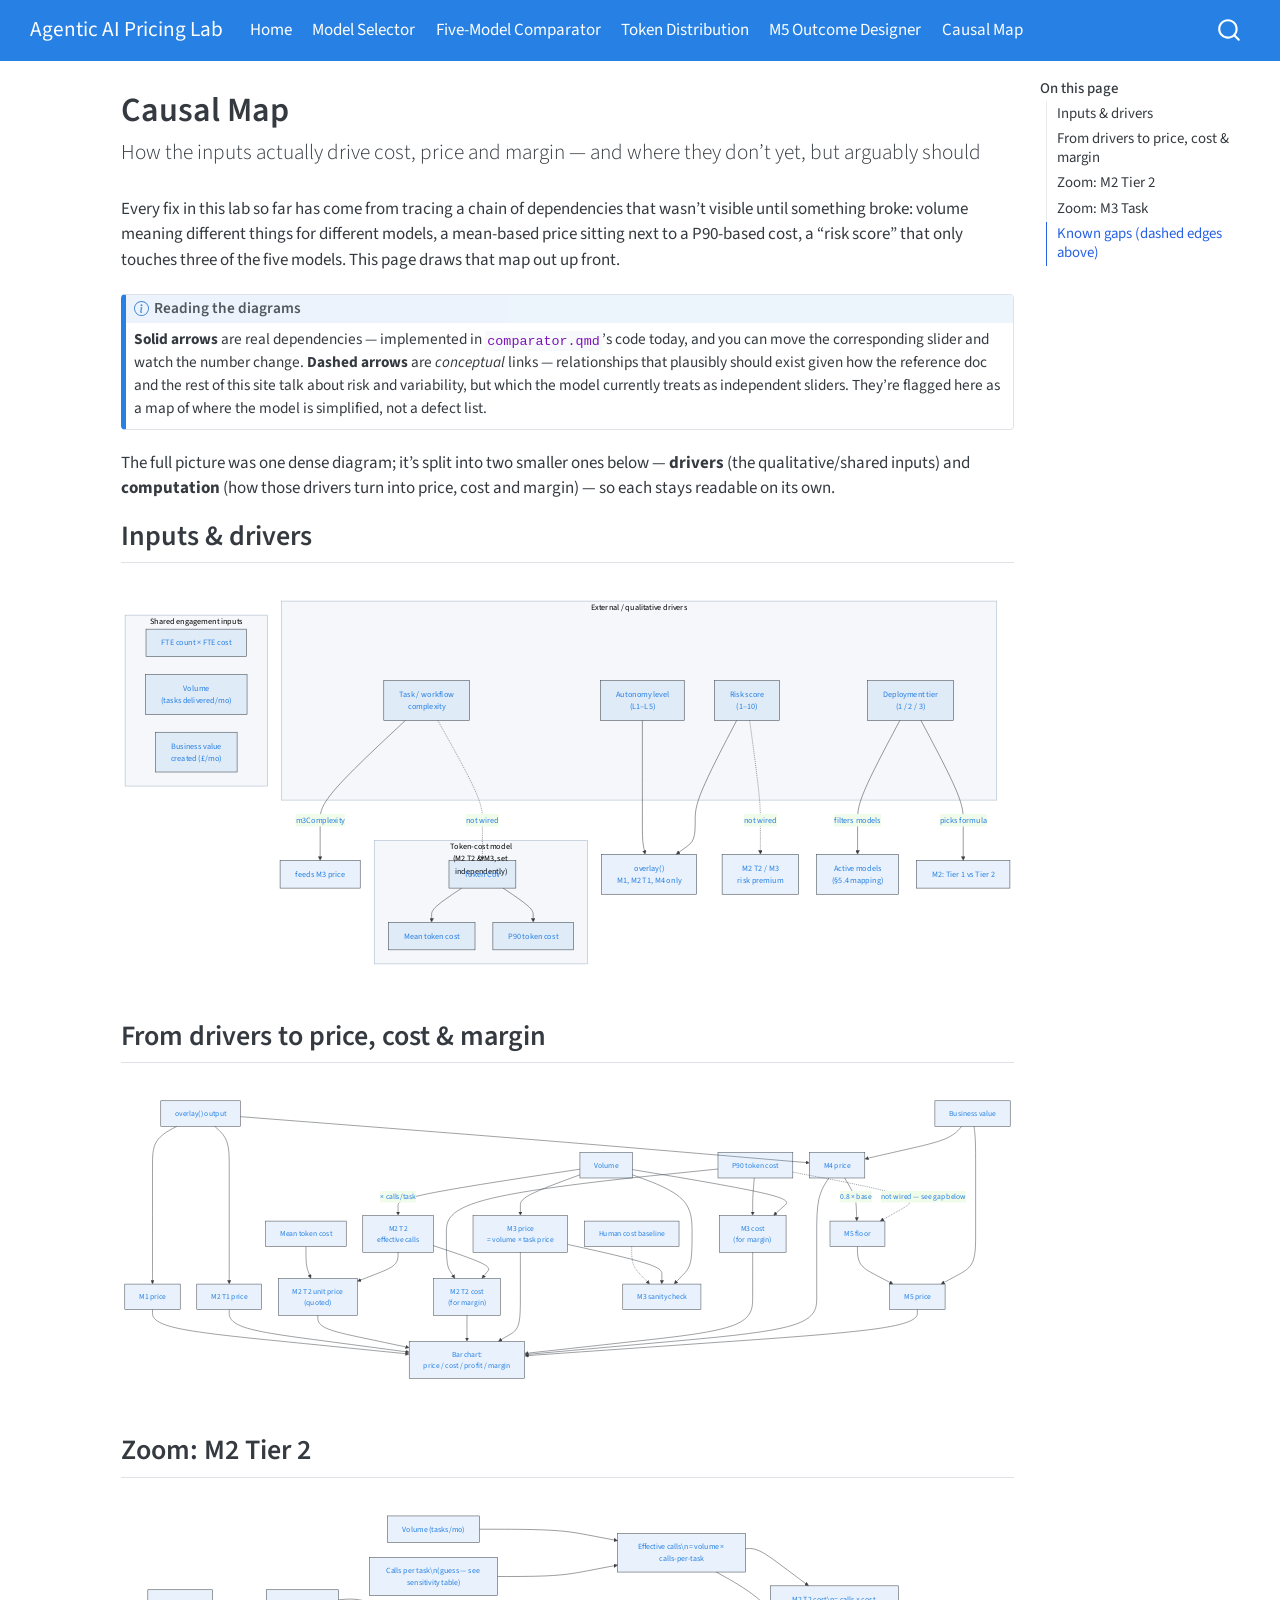
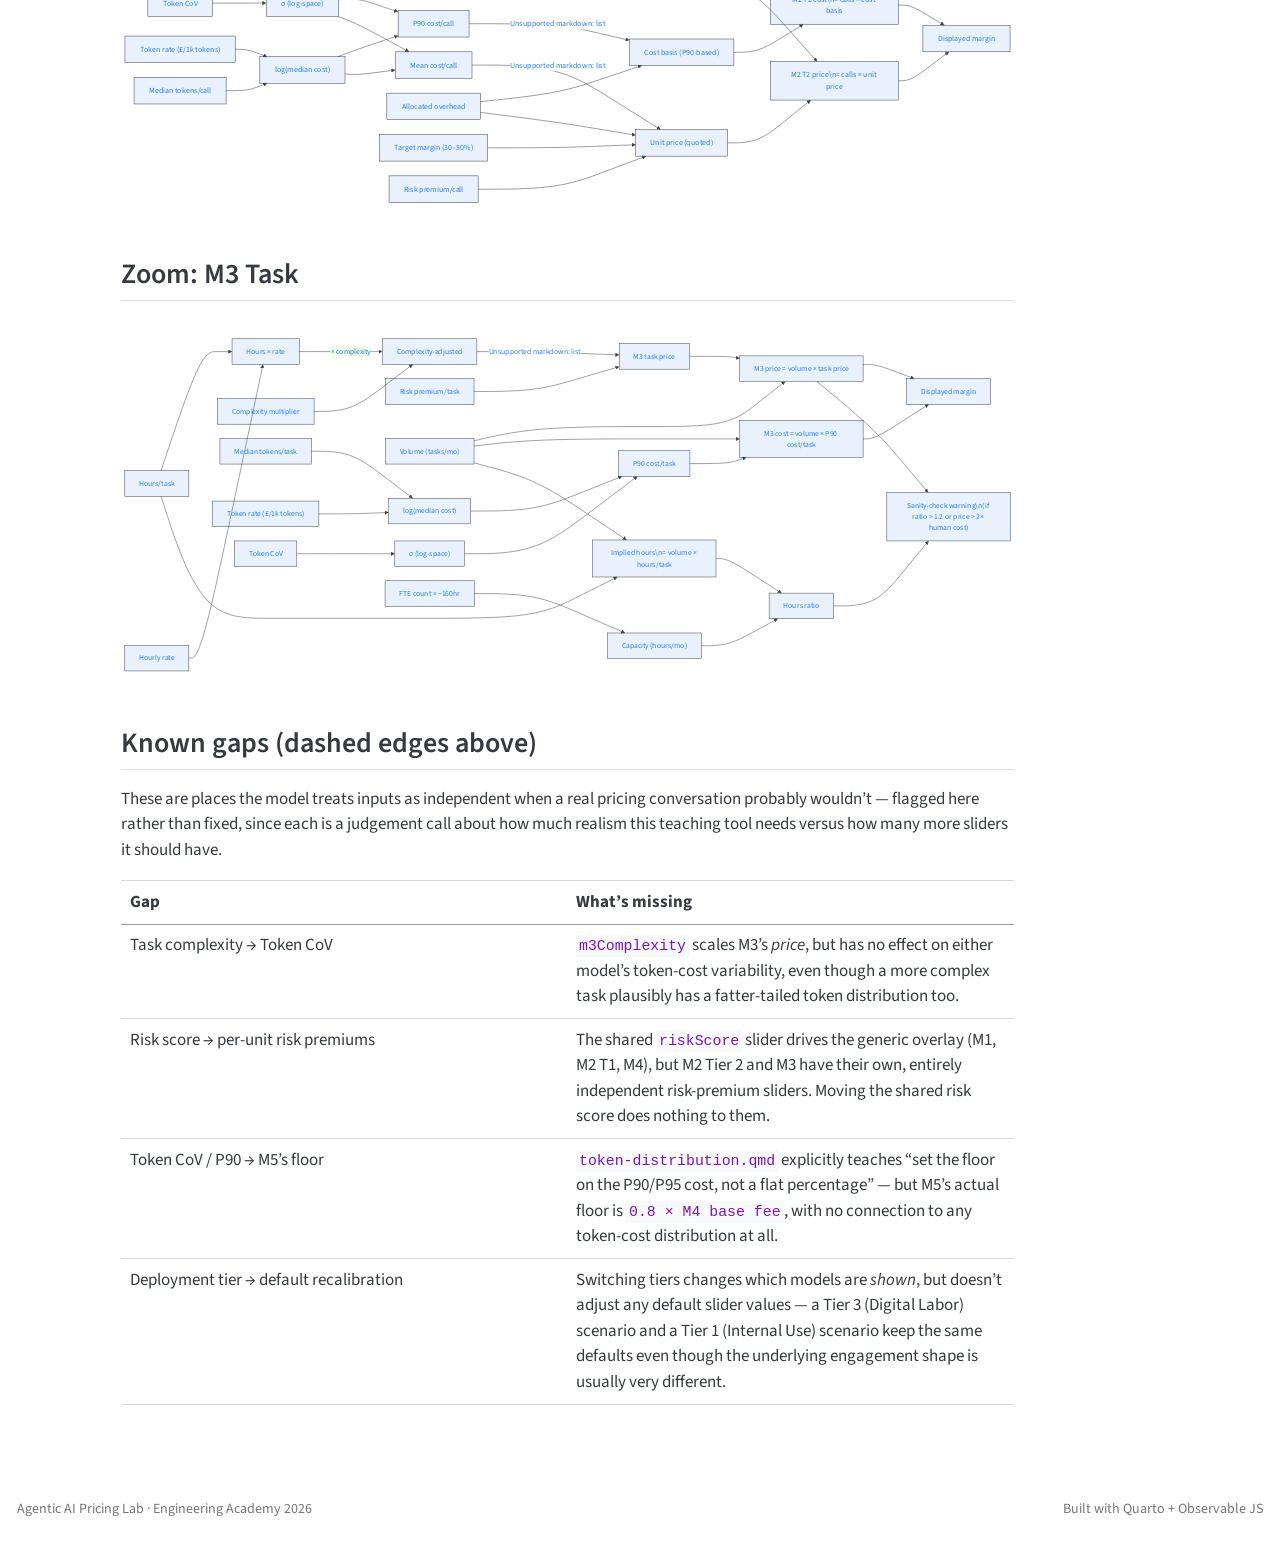
==== commit c3455b2e: "Split dense master diagram in two; fix grey subgraph backgrounds obscuring text (Quarto's global mer" ====
--- a/docs/causal-diagram.html
+++ b/docs/causal-diagram.html
@@ -131,7 +131,8 @@
     <h2 id="toc-title">On this page</h2>
    
   <ul>
-  <li><a href="#master-diagram" id="toc-master-diagram" class="nav-link active" data-scroll-target="#master-diagram">Master diagram</a></li>
+  <li><a href="#inputs-drivers" id="toc-inputs-drivers" class="nav-link active" data-scroll-target="#inputs-drivers">Inputs &amp; drivers</a></li>
+  <li><a href="#from-drivers-to-price-cost-margin" id="toc-from-drivers-to-price-cost-margin" class="nav-link" data-scroll-target="#from-drivers-to-price-cost-margin">From drivers to price, cost &amp; margin</a></li>
   <li><a href="#zoom-m2-tier-2" id="toc-zoom-m2-tier-2" class="nav-link" data-scroll-target="#zoom-m2-tier-2">Zoom: M2 Tier 2</a></li>
   <li><a href="#zoom-m3-task" id="toc-zoom-m3-task" class="nav-link" data-scroll-target="#zoom-m3-task">Zoom: M3 Task</a></li>
   <li><a href="#known-gaps-dashed-edges-above" id="toc-known-gaps-dashed-edges-above" class="nav-link" data-scroll-target="#known-gaps-dashed-edges-above">Known gaps (dashed edges above)</a></li>
@@ -161,6 +162,22 @@
 </header>
 
 
+<style>
+/* Quarto injects a global theme override (mermaid-init.js) that recolors
+   subgraph backgrounds via --mermaid-fg-color--lightest, a dark grey — it
+   loads after each diagram's own theme and wins by cascade order regardless
+   of themeVariables set in the diagram itself. Force it back to something
+   legible with !important. */
+svg[id^="mermaid"] .cluster rect {
+  fill: #f5f7fa !important;
+  stroke: #9fb3c8 !important;
+}
+svg[id^="mermaid"] .cluster text,
+svg[id^="mermaid"] .cluster span {
+  fill: #000 !important;
+  color: #000 !important;
+}
+</style>
 <p>Every fix in this lab so far has come from tracing a chain of dependencies that wasn’t visible until something broke: volume meaning different things for different models, a mean-based price sitting next to a P90-based cost, a “risk score” that only touches three of the five models. This page draws that map out up front.</p>
 <div class="callout callout-style-default callout-note callout-titled">
 <div class="callout-header d-flex align-content-center">
@@ -175,67 +192,86 @@
 <p><strong>Solid arrows</strong> are real dependencies — implemented in <code>comparator.qmd</code>’s code today, and you can move the corresponding slider and watch the number change. <strong>Dashed arrows</strong> are <em>conceptual</em> links — relationships that plausibly should exist given how the reference doc and the rest of this site talk about risk and variability, but which the model currently treats as independent sliders. They’re flagged here as a map of where the model is simplified, not a defect list.</p>
 </div>
 </div>
-<section id="master-diagram" class="level2">
-<h2 class="anchored" data-anchor-id="master-diagram">Master diagram</h2>
+<p>The full picture was one dense diagram; it’s split into two smaller ones below — <strong>drivers</strong> (the qualitative/shared inputs) and <strong>computation</strong> (how those drivers turn into price, cost and margin) — so each stays readable on its own.</p>
+<section id="inputs-drivers" class="level2">
+<h2 class="anchored" data-anchor-id="inputs-drivers">Inputs &amp; drivers</h2>
 <div class="cell" data-layout-align="default">
 <div class="cell-output-display">
 <div>
 <p></p><figure class="figure"><p></p>
 <div>
-<pre class="mermaid mermaid-js">flowchart TB
-  subgraph EXT["External / qualitative drivers (upstream of the sliders)"]
-    complexity["Task / workflow complexity"]
-    autonomyQ["Autonomy level (L1–L5)"]
-    riskQ["Risk score (1–10)"]
-    tier["Deployment tier (1 / 2 / 3)"]
+<pre class="mermaid mermaid-js">%%{init: {"theme": "base", "themeVariables": {"fontSize": "16px", "clusterBkg": "#f5f7fa", "clusterBorder": "#9fb3c8", "primaryColor": "#eaf1fb", "primaryBorderColor": "#4a6fa5", "primaryTextColor": "#1a1a1a", "lineColor": "#7a7a7a"}, "flowchart": {"nodeSpacing": 35, "rankSpacing": 55}}}%%
+flowchart TB
+  subgraph EXT["External / qualitative drivers"]
+    complexity["Task / workflow&lt;br/&gt;complexity"]
+    autonomyQ["Autonomy level&lt;br/&gt;(L1–L5)"]
+    riskQ["Risk score&lt;br/&gt;(1–10)"]
+    tier["Deployment tier&lt;br/&gt;(1 / 2 / 3)"]
   end
 
   subgraph SHARED["Shared engagement inputs"]
-    fte["FTE count × FTE cost\n→ human baseline (£/mo)"]
-    vol["Volume (tasks delivered/mo)"]
-    val["Business value created (£/mo)"]
+    fte["FTE count × FTE cost"]
+    vol["Volume&lt;br/&gt;(tasks delivered/mo)"]
+    val["Business value&lt;br/&gt;created (£/mo)"]
   end
 
-  subgraph TOKENS["Token-cost model (M2 T2 and M3, independently parameterised)"]
-    cov["Token CoV\n(variability)"]
+  subgraph TOKENS["Token-cost model&lt;br/&gt;(M2 T2 &amp; M3, set independently)"]
+    cov["Token CoV"]
     meanC["Mean token cost"]
-    p90C["P90 token cost (tail)"]
+    p90C["P90 token cost"]
     cov --&gt; meanC
     cov --&gt; p90C
   end
 
-  tier --&gt;|filters which models show| models["Active models (§5.4 mapping)"]
-  tier --&gt;|picks M2's formula| m2choice["M2 Tier 1 (flat) vs Tier 2 (per-call)"]
-
-  riskQ --&gt;|overlay: +5%..+100%| overlayN["overlay() — M1, M2 T1, M4 only"]
-  autonomyQ --&gt;|×1.0 / ×1.2 / ×1.4| overlayN
-  riskQ -.-&gt;|"NOT wired — M2 T2 &amp; M3 have their\nown independent risk-premium sliders"| ownRisk["M2 T2 / M3 risk premium"]
-
-  complexity --&gt;|m3Complexity multiplier| m3price["M3 task price"]
-  complexity -.-&gt;|"NOT wired — CoV is set\nindependently, not derived"| cov
-
-  fte --&gt; humanBase["Human cost baseline"]
-  vol --&gt; m3price
-  vol --&gt;|× calls-per-task| m2calls["M2 T2 effective calls"]
-  meanC --&gt;|quoted price builds off mean| m2price["M2 T2 unit price"]
-  m2calls --&gt; m2price
-  p90C --&gt;|true cost basis| m2cost["M2 T2 cost (for margin)"]
-  m2calls --&gt; m2cost
-  p90C --&gt;|true cost basis| m3cost["M3 cost (for margin)"]
-  vol --&gt; m3cost
-
-  overlayN --&gt; m1price["M1 price"] &amp; m2t1price["M2 T1 price"] &amp; m4price["M4 price"]
-  val --&gt; m4price
-  m4price --&gt;|"0.8 × base"| floor["M5 floor"]
-  p90C -.-&gt;|"NOT wired — token-distribution.qmd\nteaches 'set the floor at P90/P95',\nbut M5's floor doesn't use it"| floor
-  floor --&gt; m5price["M5 price (floor/ceiling)"]
-  val --&gt; m5price
-
-  humanBase -.-&gt; sanity["M3 sanity-check warning"]
-  m3price --&gt; sanity
-  vol --&gt; sanity
-
-  m1price &amp; m2t1price &amp; m2price &amp; m2cost &amp; m3price &amp; m3cost &amp; m4price &amp; m5price --&gt; chart["Bar chart: price / cost / profit / margin"]
+  tier --&gt;|filters models| models["Active models&lt;br/&gt;(§5.4 mapping)"]
+  tier --&gt;|picks formula| m2choice["M2: Tier 1 vs Tier 2"]
+
+  riskQ --&gt; overlayN["overlay()&lt;br/&gt;M1, M2 T1, M4 only"]
+  autonomyQ --&gt; overlayN
+  riskQ -.-&gt;|not wired| ownRisk["M2 T2 / M3&lt;br/&gt;risk premium"]
+
+  complexity --&gt;|m3Complexity| m3priceIn["feeds M3 price"]
+  complexity -.-&gt;|not wired| cov
+</pre>
+</div>
+<p></p></figure><p></p>
+</div>
+</div>
+</div>
+</section>
+<section id="from-drivers-to-price-cost-margin" class="level2">
+<h2 class="anchored" data-anchor-id="from-drivers-to-price-cost-margin">From drivers to price, cost &amp; margin</h2>
+<div class="cell" data-layout-align="default">
+<div class="cell-output-display">
+<div>
+<p></p><figure class="figure"><p></p>
+<div>
+<pre class="mermaid mermaid-js">%%{init: {"theme": "base", "themeVariables": {"fontSize": "16px", "primaryColor": "#eaf1fb", "primaryBorderColor": "#4a6fa5", "primaryTextColor": "#1a1a1a", "lineColor": "#7a7a7a"}, "flowchart": {"nodeSpacing": 35, "rankSpacing": 55}}}%%
+flowchart TB
+  overlayN2["overlay() output"] --&gt; m1price["M1 price"]
+  overlayN2 --&gt; m2t1price["M2 T1 price"]
+  overlayN2 --&gt; m4price["M4 price"]
+
+  vol2["Volume"] --&gt; m3price2["M3 price&lt;br/&gt;= volume × task price"]
+  vol2 --&gt;|"× calls/task"| m2calls["M2 T2&lt;br/&gt;effective calls"]
+  meanC2["Mean token cost"] --&gt; m2price2["M2 T2 unit price&lt;br/&gt;(quoted)"]
+  m2calls --&gt; m2price2
+  p90C2["P90 token cost"] --&gt; m2cost2["M2 T2 cost&lt;br/&gt;(for margin)"]
+  m2calls --&gt; m2cost2
+  p90C2 --&gt; m3cost2["M3 cost&lt;br/&gt;(for margin)"]
+  vol2 --&gt; m3cost2
+
+  val2["Business value"] --&gt; m4price
+  m4price --&gt;|"0.8 × base"| floor2["M5 floor"]
+  p90C2 -.-&gt;|"not wired — see gap below"| floor2
+  floor2 --&gt; m5price2["M5 price"]
+  val2 --&gt; m5price2
+
+  humanBase2["Human cost baseline"] -.-&gt; sanity2["M3 sanity check"]
+  m3price2 --&gt; sanity2
+  vol2 --&gt; sanity2
+
+  m1price &amp; m2t1price &amp; m2price2 &amp; m2cost2 &amp; m3price2 &amp; m3cost2 &amp; m4price &amp; m5price2 --&gt; chart2["Bar chart:&lt;br/&gt;price / cost / profit / margin"]
 </pre>
 </div>
 <p></p></figure><p></p>
@@ -250,7 +286,8 @@
 <div>
 <p></p><figure class="figure"><p></p>
 <div>
-<pre class="mermaid mermaid-js">flowchart LR
+<pre class="mermaid mermaid-js">%%{init: {"theme": "base", "themeVariables": {"fontSize": "16px", "primaryColor": "#eaf1fb", "primaryBorderColor": "#4a6fa5", "primaryTextColor": "#1a1a1a", "lineColor": "#7a7a7a"}, "flowchart": {"nodeSpacing": 30, "rankSpacing": 50}}}%%
+flowchart LR
   vol2["Volume (tasks/mo)"] --&gt; calls["Effective calls\n= volume × calls-per-task"]
   cpt["Calls per task\n(guess — see sensitivity table)"] --&gt; calls
 
@@ -292,7 +329,8 @@
 <div>
 <p></p><figure class="figure"><p></p>
 <div>
-<pre class="mermaid mermaid-js">flowchart LR
+<pre class="mermaid mermaid-js">%%{init: {"theme": "base", "themeVariables": {"fontSize": "16px", "primaryColor": "#eaf1fb", "primaryBorderColor": "#4a6fa5", "primaryTextColor": "#1a1a1a", "lineColor": "#7a7a7a"}, "flowchart": {"nodeSpacing": 30, "rankSpacing": 50}}}%%
+flowchart LR
   hrs3["Hours/task"] --&gt; base3["Hours × rate"]
   rate3["Hourly rate"] --&gt; base3
   base3 --&gt;|"× complexity"| complexAdj3["Complexity-adjusted"]
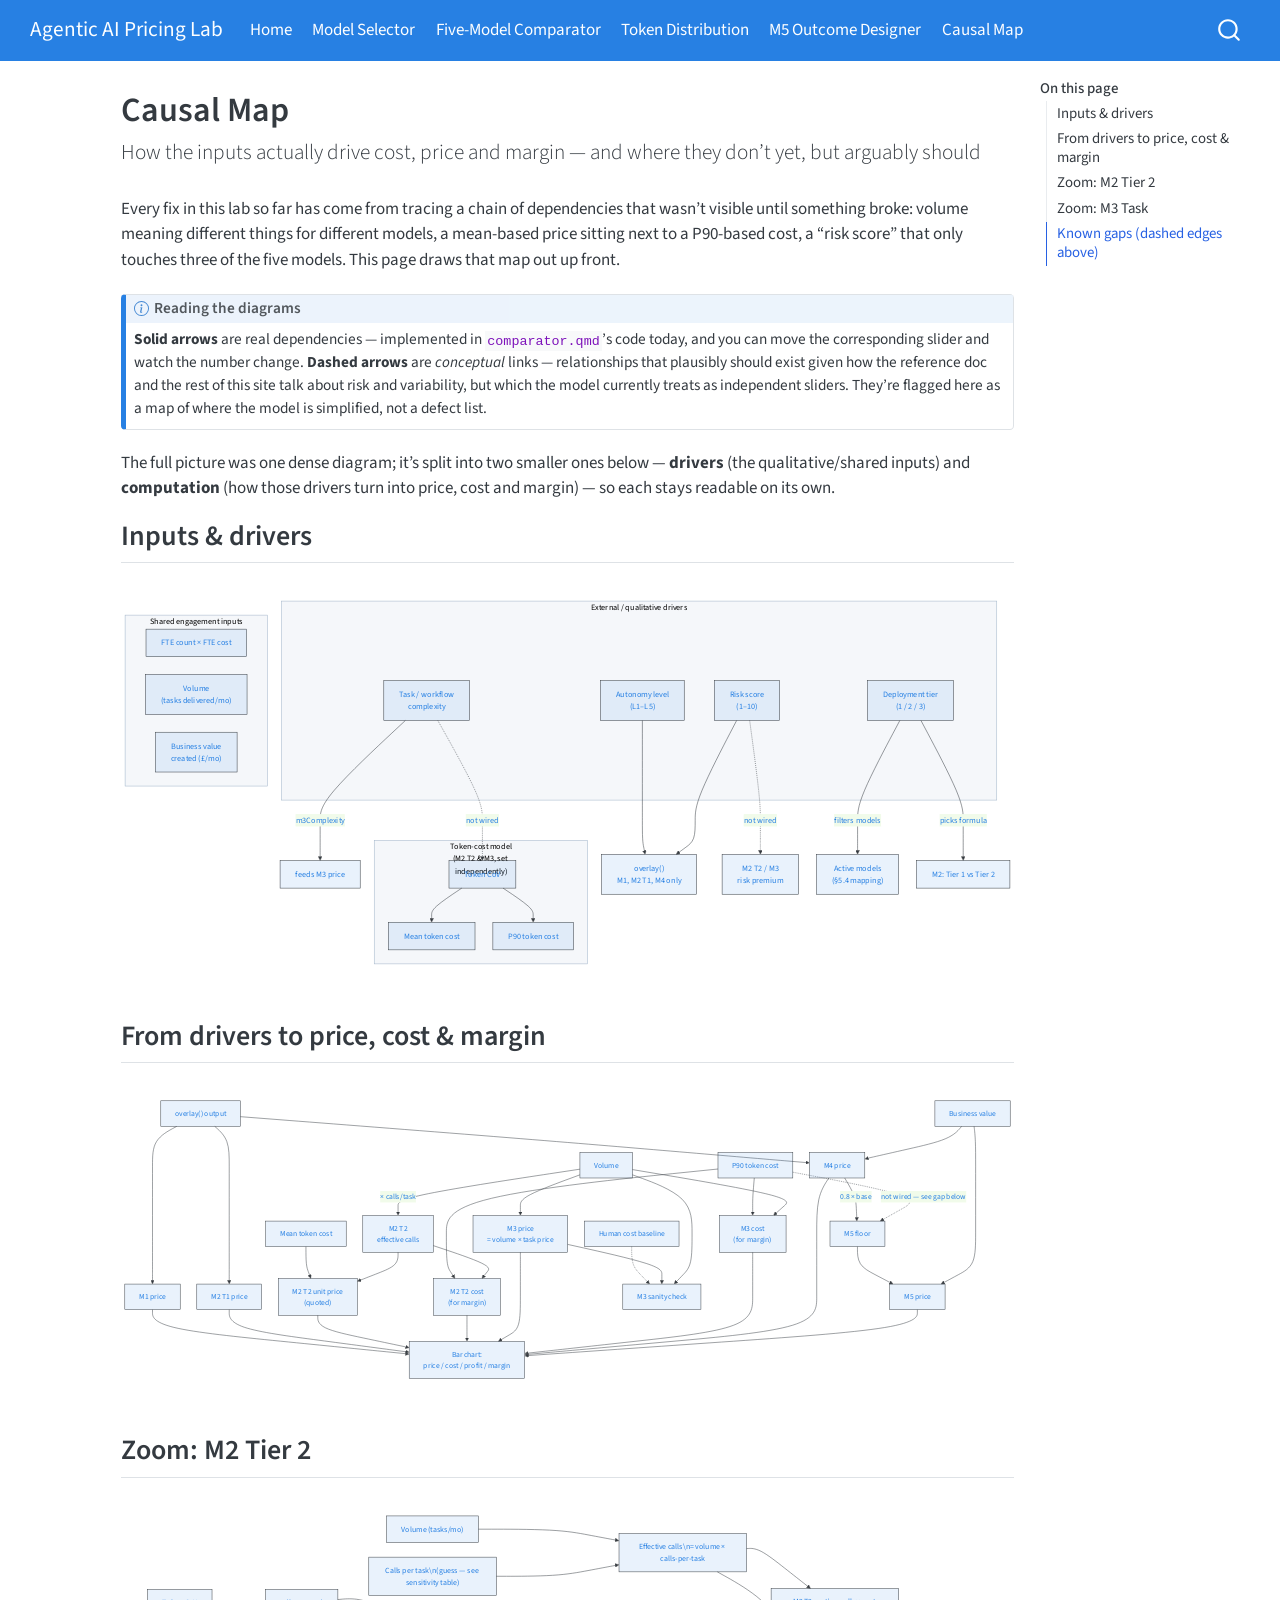
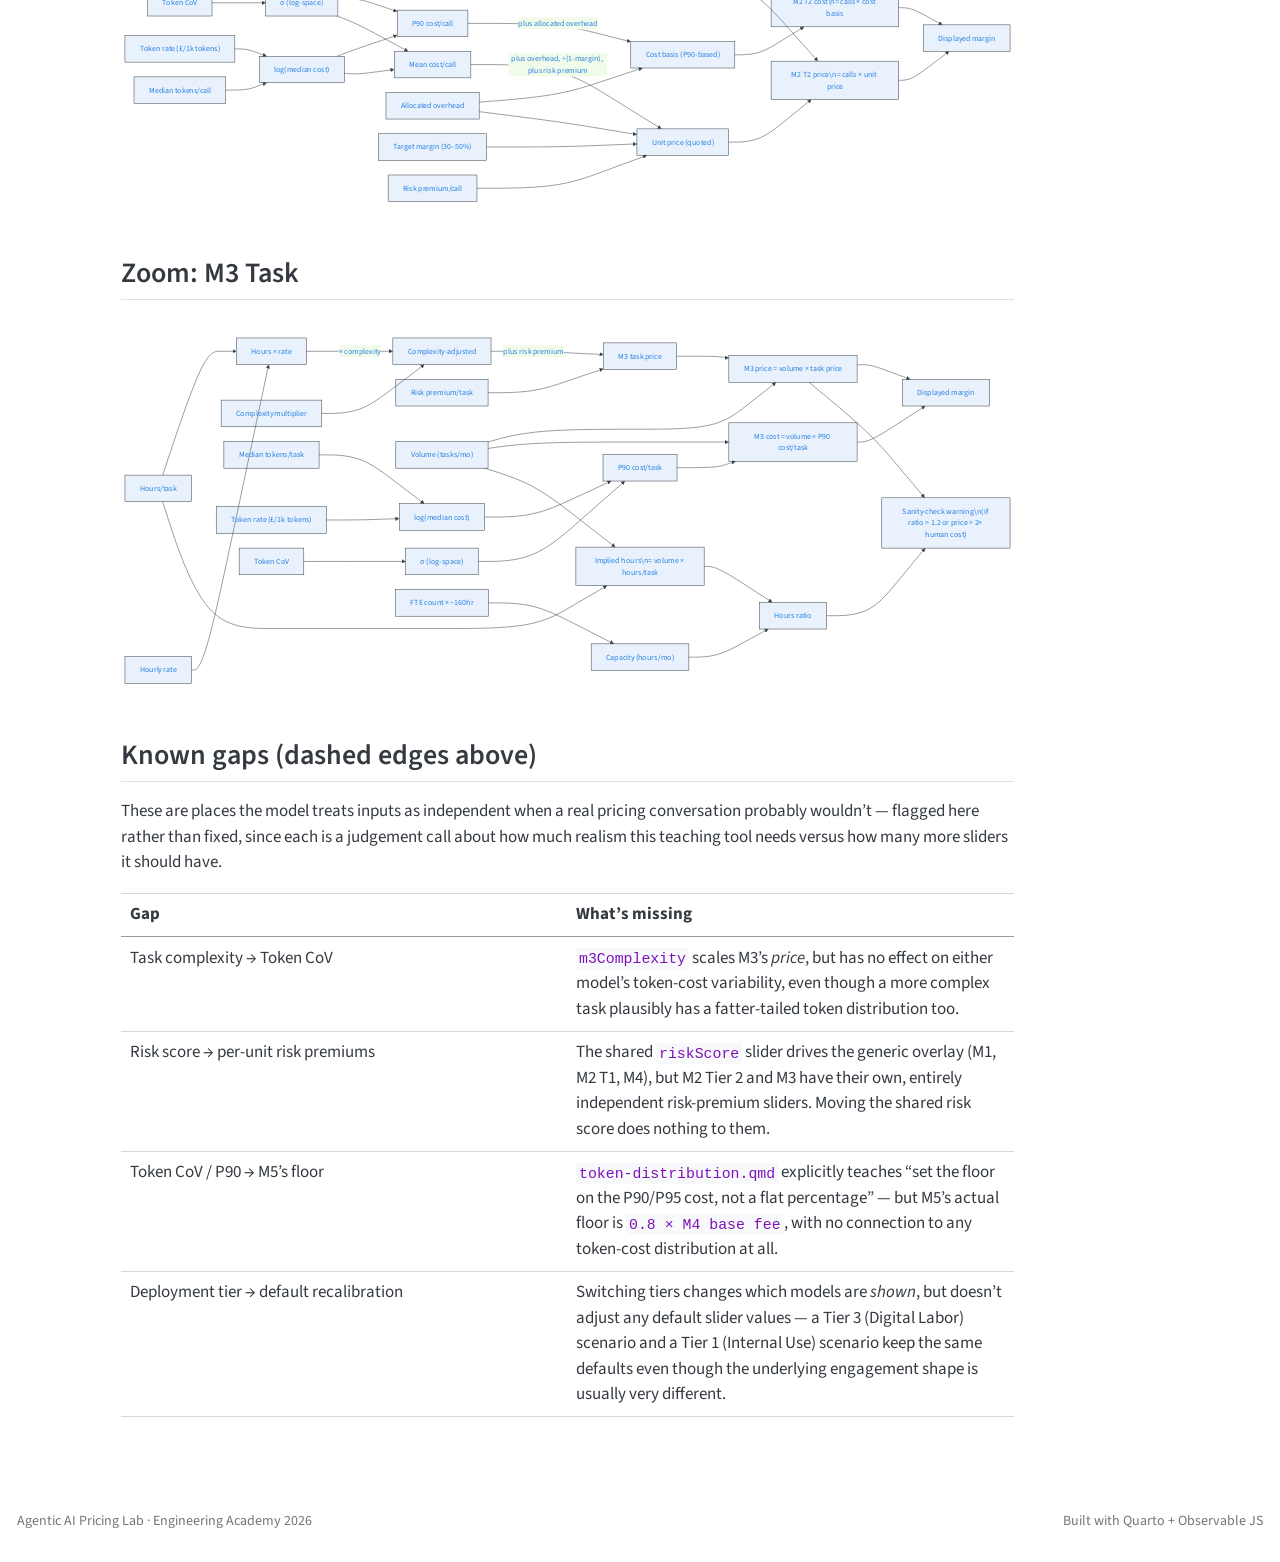
==== commit e7695fe7: "Fix mermaid edge labels starting with '+' being misparsed as markdown lists" ====
--- a/docs/causal-diagram.html
+++ b/docs/causal-diagram.html
@@ -300,7 +300,7 @@
   muC2 --&gt; p902["P90 cost/call"]
   sigma2 --&gt; p902
 
-  mean2 --&gt;|"+ allocated overhead, ÷(1-margin), + risk premium"| unitPrice["Unit price (quoted)"]
+  mean2 --&gt;|"plus overhead, ÷(1-margin), plus risk premium"| unitPrice["Unit price (quoted)"]
   overhead2["Allocated overhead"] --&gt; unitPrice
   margin2["Target margin (30–50%)"] --&gt; unitPrice
   riskPrem2["Risk premium/call"] --&gt; unitPrice
@@ -308,7 +308,7 @@
   unitPrice --&gt; price2["M2 T2 price\n= calls × unit price"]
   calls --&gt; price2
 
-  p902 --&gt;|"+ allocated overhead"| costBasis2["Cost basis (P90-based)"]
+  p902 --&gt;|"plus allocated overhead"| costBasis2["Cost basis (P90-based)"]
   overhead2 --&gt; costBasis2
   costBasis2 --&gt; cost2["M2 T2 cost\n= calls × cost basis"]
   calls --&gt; cost2
@@ -335,7 +335,7 @@
   rate3["Hourly rate"] --&gt; base3
   base3 --&gt;|"× complexity"| complexAdj3["Complexity-adjusted"]
   complexity3["Complexity multiplier"] --&gt; complexAdj3
-  complexAdj3 --&gt;|"+ risk premium"| taskPrice["M3 task price"]
+  complexAdj3 --&gt;|"plus risk premium"| taskPrice["M3 task price"]
   riskPrem3["Risk premium/task"] --&gt; taskPrice
 
   vol3["Volume (tasks/mo)"] --&gt; price3["M3 price = volume × task price"]
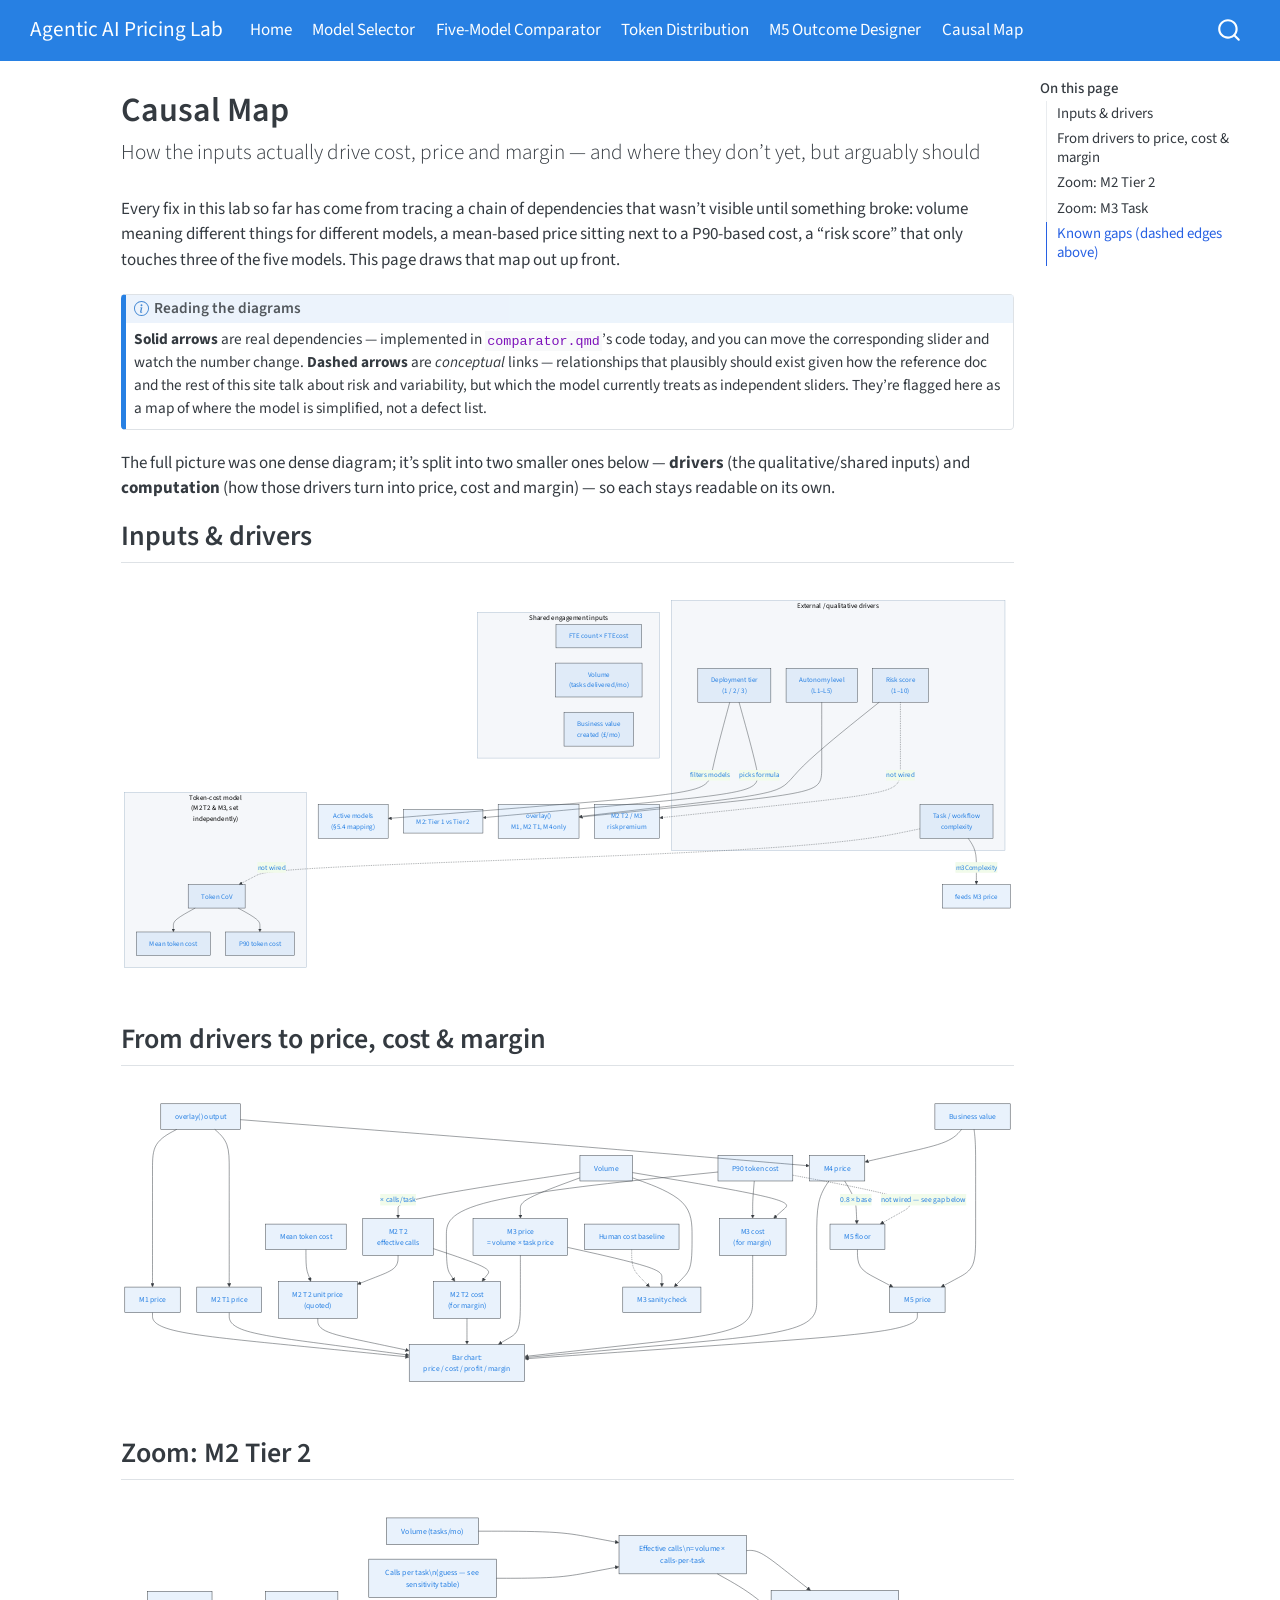
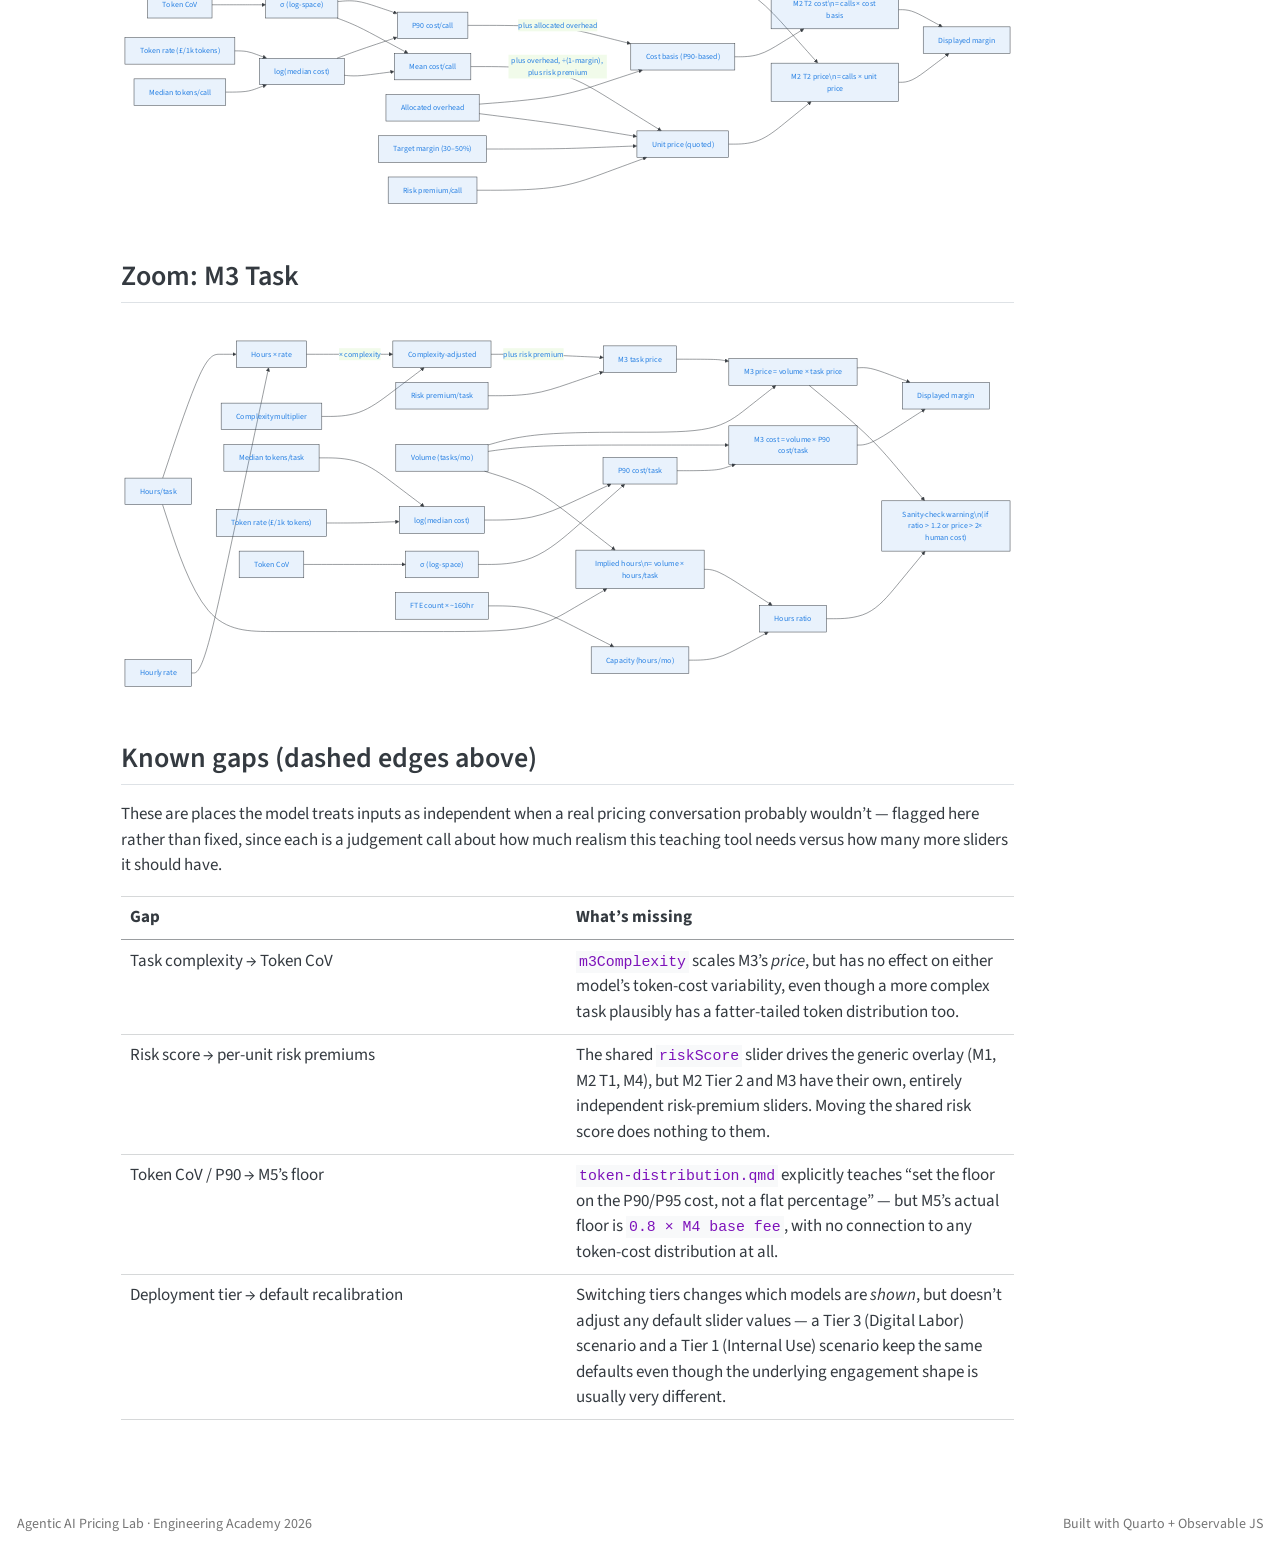
==== commit 8cb18708: "Fix cluster-title/first-node overlap in Inputs & Drivers diagram via invisible spacer nodes" ====
--- a/docs/causal-diagram.html
+++ b/docs/causal-diagram.html
@@ -202,26 +202,40 @@
 <div>
 <pre class="mermaid mermaid-js">%%{init: {"theme": "base", "themeVariables": {"fontSize": "16px", "clusterBkg": "#f5f7fa", "clusterBorder": "#9fb3c8", "primaryColor": "#eaf1fb", "primaryBorderColor": "#4a6fa5", "primaryTextColor": "#1a1a1a", "lineColor": "#7a7a7a"}, "flowchart": {"nodeSpacing": 35, "rankSpacing": 55}}}%%
 flowchart TB
+  %% Blank spacer nodes below each cluster title, invisibly linked to the
+  %% first real node — Mermaid otherwise renders that node's box right under
+  %% the cluster title text, overlapping it, especially when the node also
+  %% has an incoming edge from outside the cluster pulling it upward.
   subgraph EXT["External / qualitative drivers"]
+    extSpacer[" "]
     complexity["Task / workflow&lt;br/&gt;complexity"]
     autonomyQ["Autonomy level&lt;br/&gt;(L1–L5)"]
     riskQ["Risk score&lt;br/&gt;(1–10)"]
     tier["Deployment tier&lt;br/&gt;(1 / 2 / 3)"]
+    extSpacer ~~~ complexity
   end
 
   subgraph SHARED["Shared engagement inputs"]
+    sharedSpacer[" "]
     fte["FTE count × FTE cost"]
     vol["Volume&lt;br/&gt;(tasks delivered/mo)"]
     val["Business value&lt;br/&gt;created (£/mo)"]
+    sharedSpacer ~~~ fte
   end
 
   subgraph TOKENS["Token-cost model&lt;br/&gt;(M2 T2 &amp; M3, set independently)"]
+    tokensSpacer[" "]
     cov["Token CoV"]
     meanC["Mean token cost"]
     p90C["P90 token cost"]
+    tokensSpacer ~~~ cov
     cov --&gt; meanC
     cov --&gt; p90C
   end
+
+  style extSpacer fill:transparent,stroke:none
+  style sharedSpacer fill:transparent,stroke:none
+  style tokensSpacer fill:transparent,stroke:none
 
   tier --&gt;|filters models| models["Active models&lt;br/&gt;(§5.4 mapping)"]
   tier --&gt;|picks formula| m2choice["M2: Tier 1 vs Tier 2"]
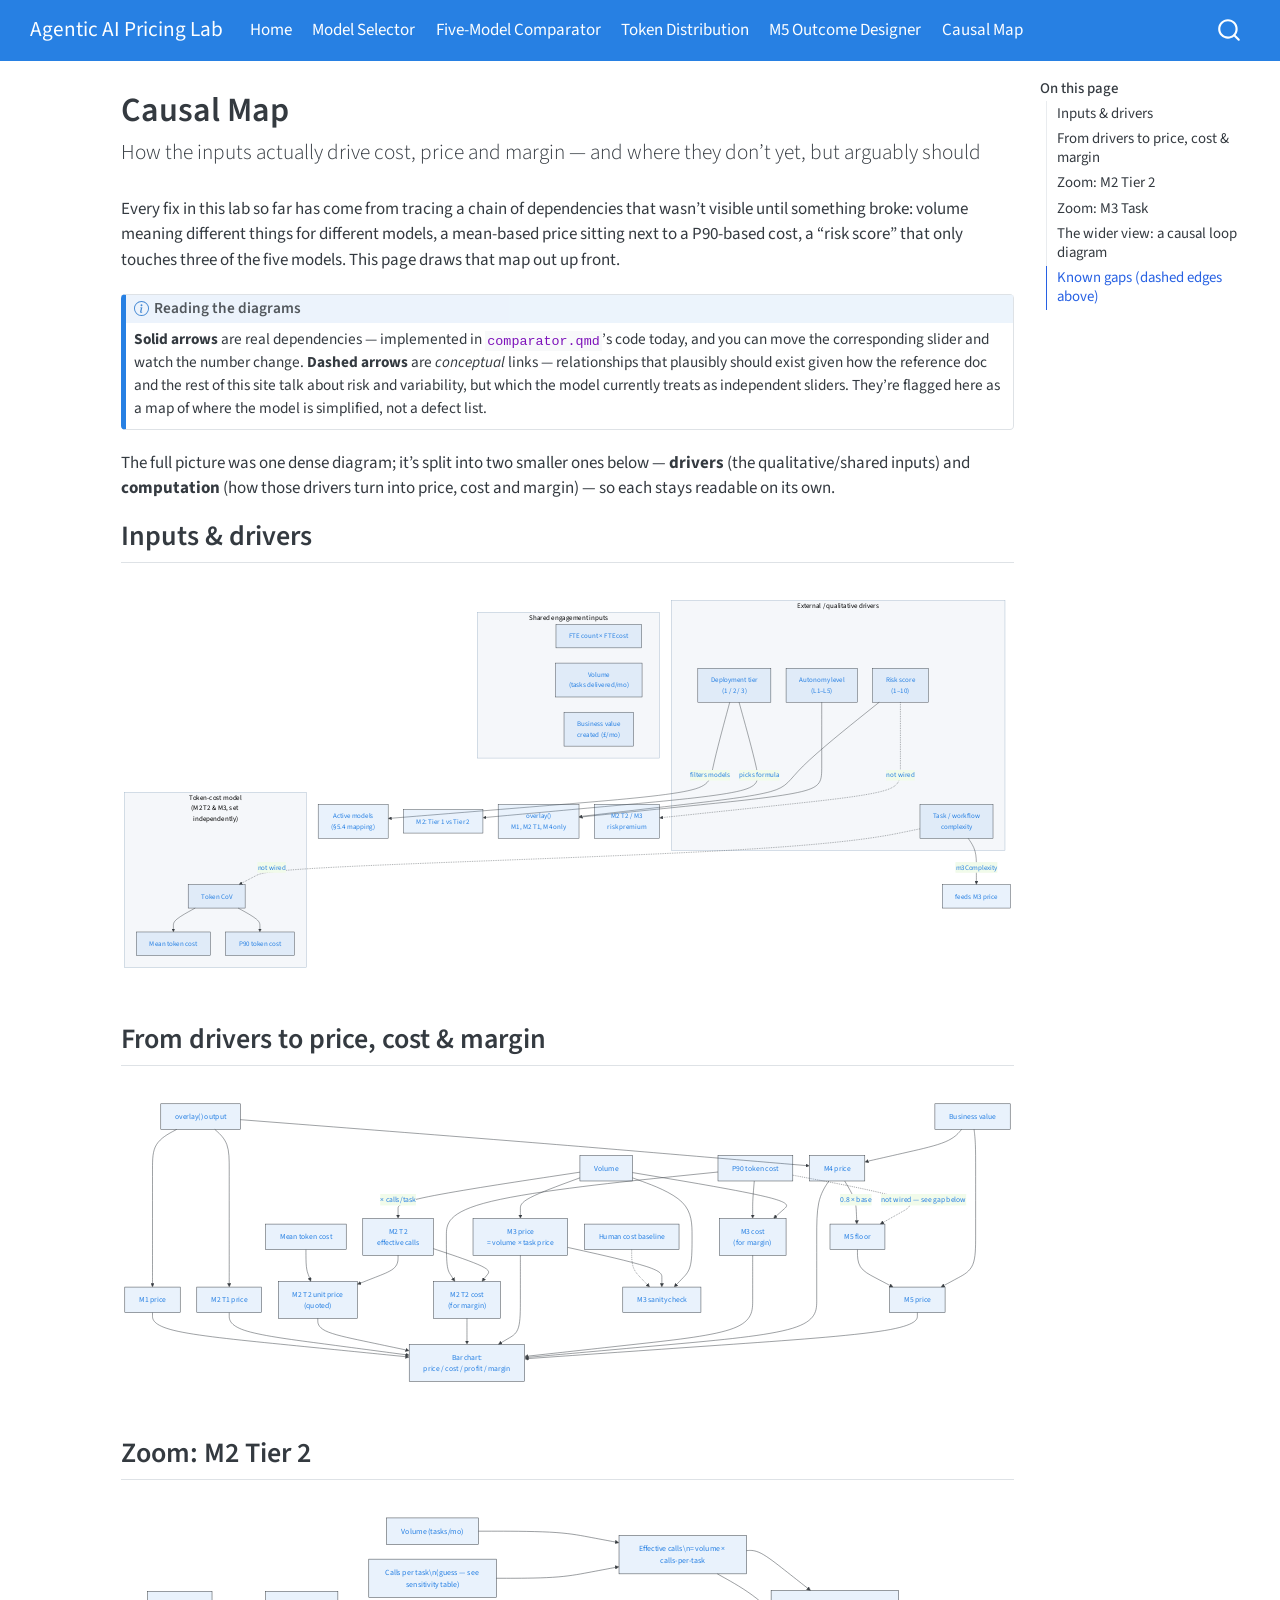
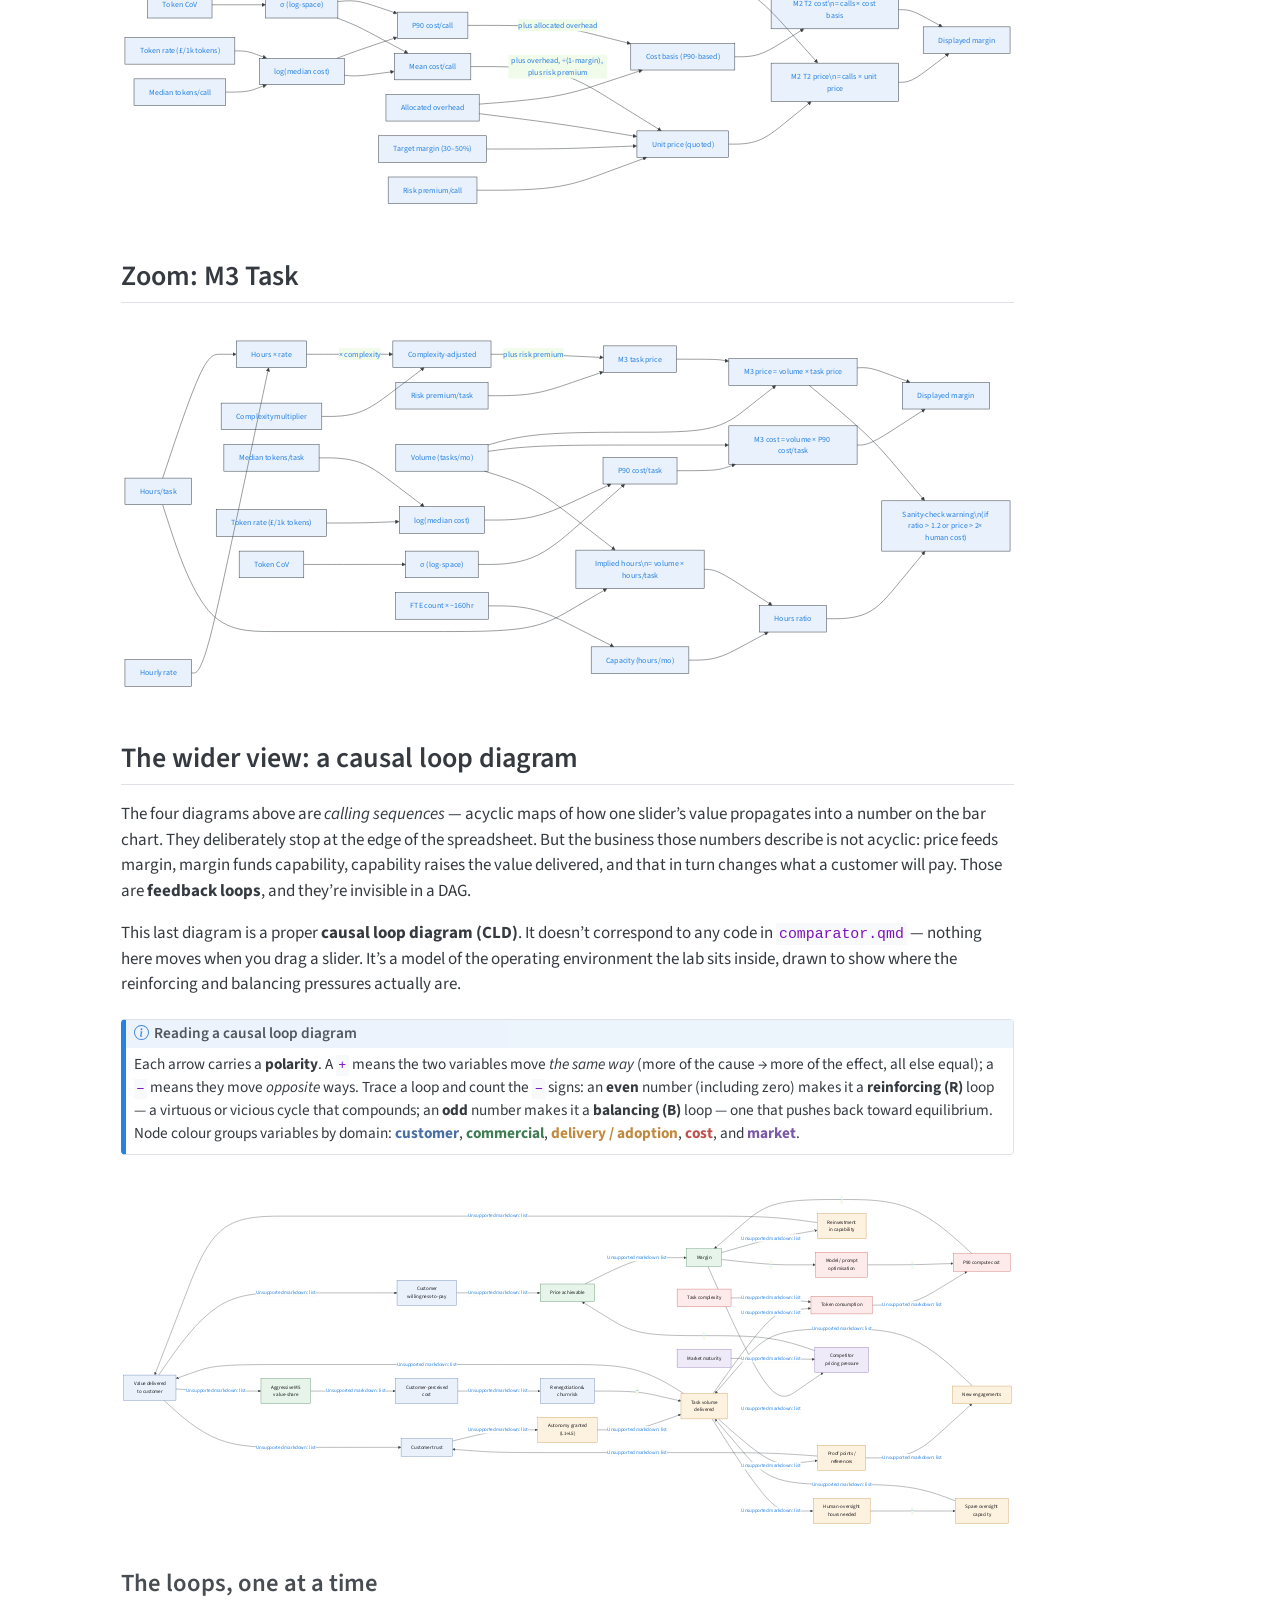
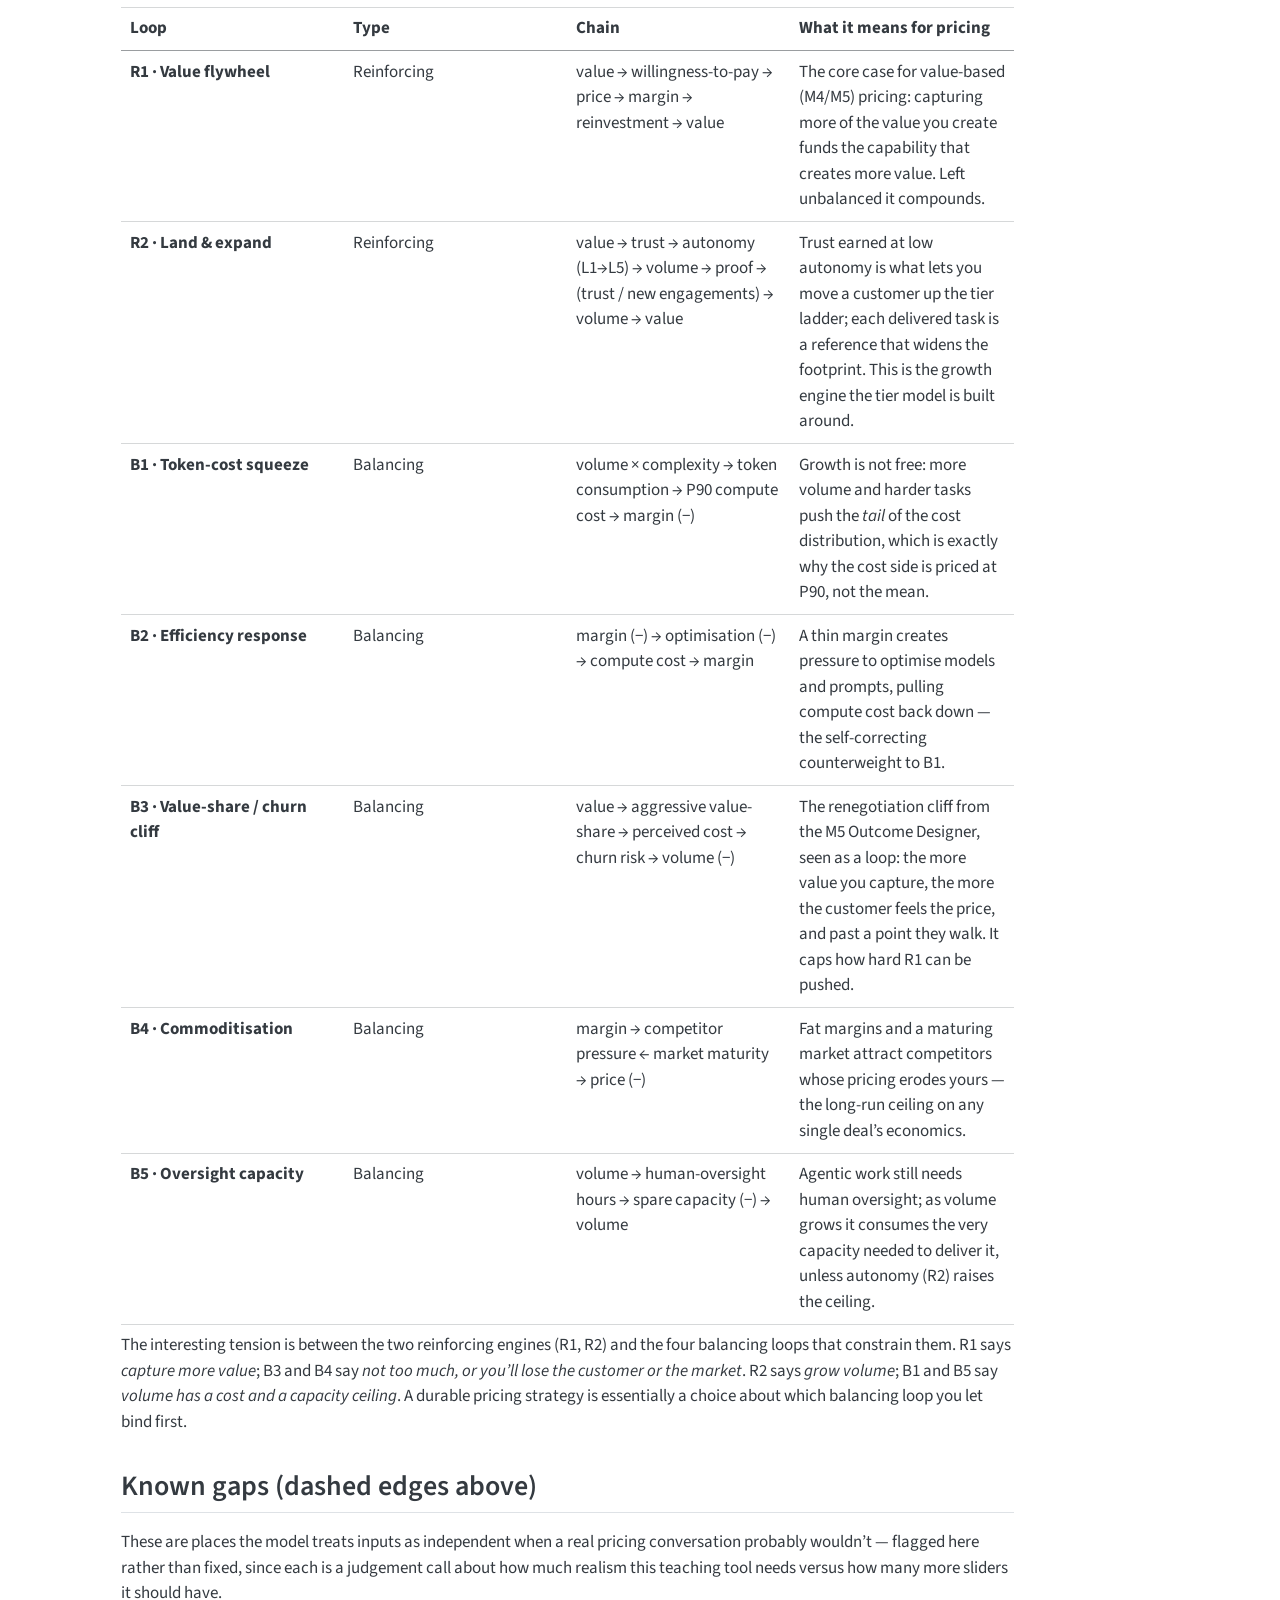
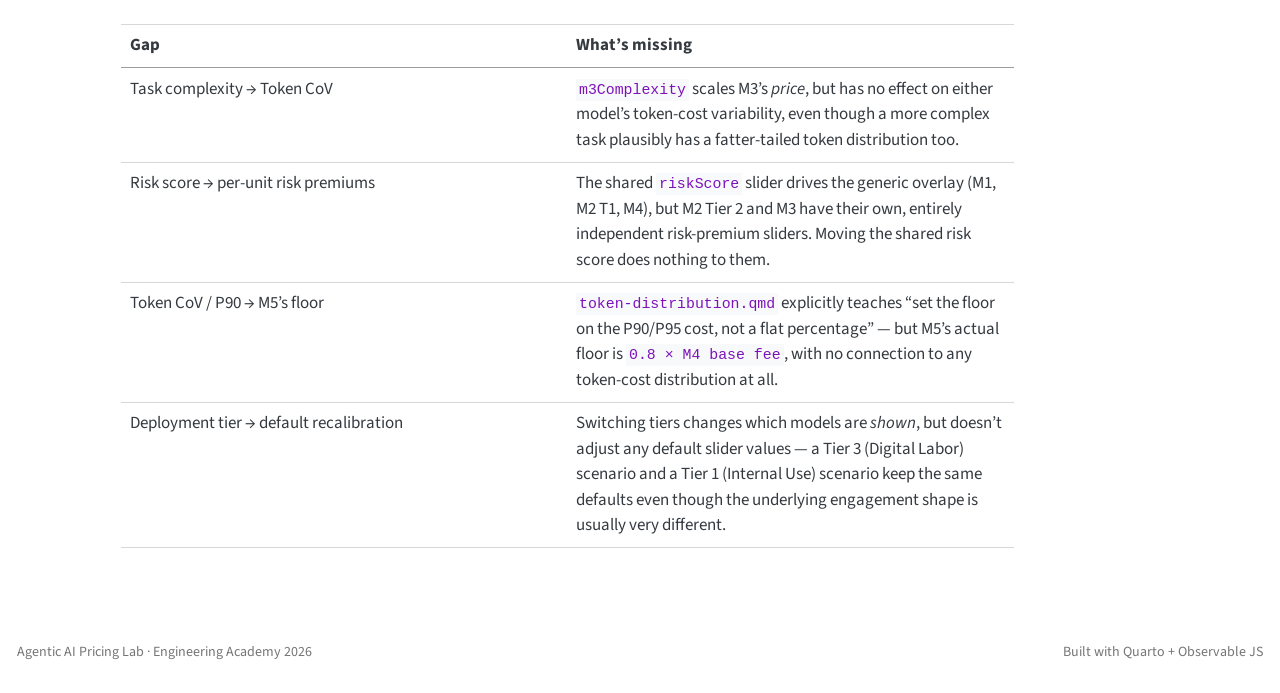
==== commit 84b11f85: "Add causal loop diagram to Causal Map page" ====
--- a/docs/causal-diagram.html
+++ b/docs/causal-diagram.html
@@ -135,6 +135,10 @@
   <li><a href="#from-drivers-to-price-cost-margin" id="toc-from-drivers-to-price-cost-margin" class="nav-link" data-scroll-target="#from-drivers-to-price-cost-margin">From drivers to price, cost &amp; margin</a></li>
   <li><a href="#zoom-m2-tier-2" id="toc-zoom-m2-tier-2" class="nav-link" data-scroll-target="#zoom-m2-tier-2">Zoom: M2 Tier 2</a></li>
   <li><a href="#zoom-m3-task" id="toc-zoom-m3-task" class="nav-link" data-scroll-target="#zoom-m3-task">Zoom: M3 Task</a></li>
+  <li><a href="#the-wider-view-a-causal-loop-diagram" id="toc-the-wider-view-a-causal-loop-diagram" class="nav-link" data-scroll-target="#the-wider-view-a-causal-loop-diagram">The wider view: a causal loop diagram</a>
+  <ul class="collapse">
+  <li><a href="#the-loops-one-at-a-time" id="toc-the-loops-one-at-a-time" class="nav-link" data-scroll-target="#the-loops-one-at-a-time">The loops, one at a time</a></li>
+  </ul></li>
   <li><a href="#known-gaps-dashed-edges-above" id="toc-known-gaps-dashed-edges-above" class="nav-link" data-scroll-target="#known-gaps-dashed-edges-above">Known gaps (dashed edges above)</a></li>
   </ul>
 </nav>
@@ -380,6 +384,186 @@
 </div>
 </div>
 </div>
+</section>
+<section id="the-wider-view-a-causal-loop-diagram" class="level2">
+<h2 class="anchored" data-anchor-id="the-wider-view-a-causal-loop-diagram">The wider view: a causal loop diagram</h2>
+<p>The four diagrams above are <em>calling sequences</em> — acyclic maps of how one slider’s value propagates into a number on the bar chart. They deliberately stop at the edge of the spreadsheet. But the business those numbers describe is not acyclic: price feeds margin, margin funds capability, capability raises the value delivered, and that in turn changes what a customer will pay. Those are <strong>feedback loops</strong>, and they’re invisible in a DAG.</p>
+<p>This last diagram is a proper <strong>causal loop diagram (CLD)</strong>. It doesn’t correspond to any code in <code>comparator.qmd</code> — nothing here moves when you drag a slider. It’s a model of the operating environment the lab sits inside, drawn to show where the reinforcing and balancing pressures actually are.</p>
+<div class="callout callout-style-default callout-note callout-titled">
+<div class="callout-header d-flex align-content-center">
+<div class="callout-icon-container">
+<i class="callout-icon"></i>
+</div>
+<div class="callout-title-container flex-fill">
+Reading a causal loop diagram
+</div>
+</div>
+<div class="callout-body-container callout-body">
+<p>Each arrow carries a <strong>polarity</strong>. A <strong><code>+</code></strong> means the two variables move <em>the same way</em> (more of the cause → more of the effect, all else equal); a <strong><code>−</code></strong> means they move <em>opposite</em> ways. Trace a loop and count the <code>−</code> signs: an <strong>even</strong> number (including zero) makes it a <strong>reinforcing (R)</strong> loop — a virtuous or vicious cycle that compounds; an <strong>odd</strong> number makes it a <strong>balancing (B)</strong> loop — one that pushes back toward equilibrium. Node colour groups variables by domain: <span style="color:#4a6fa5"><strong>customer</strong></span>, <span style="color:#3f7d54"><strong>commercial</strong></span>, <span style="color:#c08a3e"><strong>delivery / adoption</strong></span>, <span style="color:#c0504d"><strong>cost</strong></span>, and <span style="color:#7a5aa5"><strong>market</strong></span>.</p>
+</div>
+</div>
+<div class="cell" data-layout-align="default">
+<div class="cell-output-display">
+<div>
+<p></p><figure class="figure"><p></p>
+<div>
+<pre class="mermaid mermaid-js">%%{init: {"theme": "base", "themeVariables": {"fontSize": "15px", "primaryColor": "#eaf1fb", "primaryBorderColor": "#4a6fa5", "primaryTextColor": "#1a1a1a", "lineColor": "#7a7a7a"}, "flowchart": {"nodeSpacing": 40, "rankSpacing": 60}}}%%
+flowchart LR
+  %% ---- Customer &amp; value ----
+  value["Value delivered&lt;br/&gt;to customer"]
+  wtp["Customer&lt;br/&gt;willingness-to-pay"]
+  trust["Customer trust"]
+  perceived["Customer-perceived&lt;br/&gt;cost"]
+  churn["Renegotiation &amp;&lt;br/&gt;churn risk"]
+
+  %% ---- Commercial ----
+  price["Price achievable"]
+  margin["Margin"]
+  vshare["Aggressive M5&lt;br/&gt;value-share"]
+
+  %% ---- Delivery / adoption ----
+  autonomy["Autonomy granted&lt;br/&gt;(L1&amp;rarr;L5)"]
+  volume["Task volume&lt;br/&gt;delivered"]
+  proof["Proof points /&lt;br/&gt;references"]
+  engage["New engagements"]
+  reinvest["Reinvestment&lt;br/&gt;in capability"]
+  oversight["Human-oversight&lt;br/&gt;hours needed"]
+  capacity["Spare oversight&lt;br/&gt;capacity"]
+
+  %% ---- Cost ----
+  complexity["Task complexity"]
+  tokens["Token consumption"]
+  compute["P90 compute cost"]
+  optim["Model / prompt&lt;br/&gt;optimisation"]
+
+  %% ---- Market ----
+  maturity["Market maturity"]
+  comp["Competitor&lt;br/&gt;pricing pressure"]
+
+  %% R1 Value flywheel
+  value --&gt;|"+"| wtp
+  wtp --&gt;|"+"| price
+  price --&gt;|"+"| margin
+  margin --&gt;|"+"| reinvest
+  reinvest --&gt;|"+"| value
+
+  %% R2 Land &amp; expand
+  value --&gt;|"+"| trust
+  trust --&gt;|"+"| autonomy
+  autonomy --&gt;|"+"| volume
+  volume --&gt;|"+"| proof
+  proof --&gt;|"+"| trust
+  proof --&gt;|"+"| engage
+  engage --&gt;|"+"| volume
+  volume --&gt;|"+"| value
+
+  %% B1 Token-cost squeeze
+  volume --&gt;|"+"| tokens
+  complexity --&gt;|"+"| tokens
+  tokens --&gt;|"+"| compute
+  compute --&gt;|"&amp;minus;"| margin
+
+  %% B2 Efficiency response
+  margin --&gt;|"&amp;minus;"| optim
+  optim --&gt;|"&amp;minus;"| compute
+
+  %% B3 Value-share / churn cliff
+  value --&gt;|"+"| vshare
+  vshare --&gt;|"+"| perceived
+  perceived --&gt;|"+"| churn
+  churn --&gt;|"&amp;minus;"| volume
+
+  %% B4 Commoditisation
+  margin --&gt;|"+"| comp
+  maturity --&gt;|"+"| comp
+  comp --&gt;|"&amp;minus;"| price
+
+  %% B5 Oversight capacity
+  volume --&gt;|"+"| oversight
+  oversight --&gt;|"&amp;minus;"| capacity
+  capacity --&gt;|"+"| volume
+
+  classDef customer fill:#eaf1fb,stroke:#4a6fa5,color:#1a1a1a;
+  classDef commercial fill:#e6f4ea,stroke:#3f7d54,color:#1a1a1a;
+  classDef delivery fill:#fdf1e0,stroke:#c08a3e,color:#1a1a1a;
+  classDef cost fill:#fdeaea,stroke:#c0504d,color:#1a1a1a;
+  classDef market fill:#efeaf7,stroke:#7a5aa5,color:#1a1a1a;
+
+  class value,wtp,trust,perceived,churn customer;
+  class price,margin,vshare commercial;
+  class autonomy,volume,proof,engage,reinvest,oversight,capacity delivery;
+  class complexity,tokens,compute,optim cost;
+  class maturity,comp market;
+</pre>
+</div>
+<p></p></figure><p></p>
+</div>
+</div>
+</div>
+<section id="the-loops-one-at-a-time" class="level3">
+<h3 class="anchored" data-anchor-id="the-loops-one-at-a-time">The loops, one at a time</h3>
+<table class="caption-top table">
+<colgroup>
+<col style="width: 25%">
+<col style="width: 25%">
+<col style="width: 25%">
+<col style="width: 25%">
+</colgroup>
+<thead>
+<tr class="header">
+<th>Loop</th>
+<th>Type</th>
+<th>Chain</th>
+<th>What it means for pricing</th>
+</tr>
+</thead>
+<tbody>
+<tr class="odd">
+<td><strong>R1 · Value flywheel</strong></td>
+<td>Reinforcing</td>
+<td>value → willingness-to-pay → price → margin → reinvestment → value</td>
+<td>The core case for value-based (M4/M5) pricing: capturing more of the value you create funds the capability that creates more value. Left unbalanced it compounds.</td>
+</tr>
+<tr class="even">
+<td><strong>R2 · Land &amp; expand</strong></td>
+<td>Reinforcing</td>
+<td>value → trust → autonomy (L1→L5) → volume → proof → (trust / new engagements) → volume → value</td>
+<td>Trust earned at low autonomy is what lets you move a customer up the tier ladder; each delivered task is a reference that widens the footprint. This is the growth engine the tier model is built around.</td>
+</tr>
+<tr class="odd">
+<td><strong>B1 · Token-cost squeeze</strong></td>
+<td>Balancing</td>
+<td>volume × complexity → token consumption → P90 compute cost → margin (−)</td>
+<td>Growth is not free: more volume and harder tasks push the <em>tail</em> of the cost distribution, which is exactly why the cost side is priced at P90, not the mean.</td>
+</tr>
+<tr class="even">
+<td><strong>B2 · Efficiency response</strong></td>
+<td>Balancing</td>
+<td>margin (−) → optimisation (−) → compute cost → margin</td>
+<td>A thin margin creates pressure to optimise models and prompts, pulling compute cost back down — the self-correcting counterweight to B1.</td>
+</tr>
+<tr class="odd">
+<td><strong>B3 · Value-share / churn cliff</strong></td>
+<td>Balancing</td>
+<td>value → aggressive value-share → perceived cost → churn risk → volume (−)</td>
+<td>The renegotiation cliff from the M5 Outcome Designer, seen as a loop: the more value you capture, the more the customer feels the price, and past a point they walk. It caps how hard R1 can be pushed.</td>
+</tr>
+<tr class="even">
+<td><strong>B4 · Commoditisation</strong></td>
+<td>Balancing</td>
+<td>margin → competitor pressure ← market maturity → price (−)</td>
+<td>Fat margins and a maturing market attract competitors whose pricing erodes yours — the long-run ceiling on any single deal’s economics.</td>
+</tr>
+<tr class="odd">
+<td><strong>B5 · Oversight capacity</strong></td>
+<td>Balancing</td>
+<td>volume → human-oversight hours → spare capacity (−) → volume</td>
+<td>Agentic work still needs human oversight; as volume grows it consumes the very capacity needed to deliver it, unless autonomy (R2) raises the ceiling.</td>
+</tr>
+</tbody>
+</table>
+<p>The interesting tension is between the two reinforcing engines (R1, R2) and the four balancing loops that constrain them. R1 says <em>capture more value</em>; B3 and B4 say <em>not too much, or you’ll lose the customer or the market</em>. R2 says <em>grow volume</em>; B1 and B5 say <em>volume has a cost and a capacity ceiling</em>. A durable pricing strategy is essentially a choice about which balancing loop you let bind first.</p>
+</section>
 </section>
 <section id="known-gaps-dashed-edges-above" class="level2">
 <h2 class="anchored" data-anchor-id="known-gaps-dashed-edges-above">Known gaps (dashed edges above)</h2>
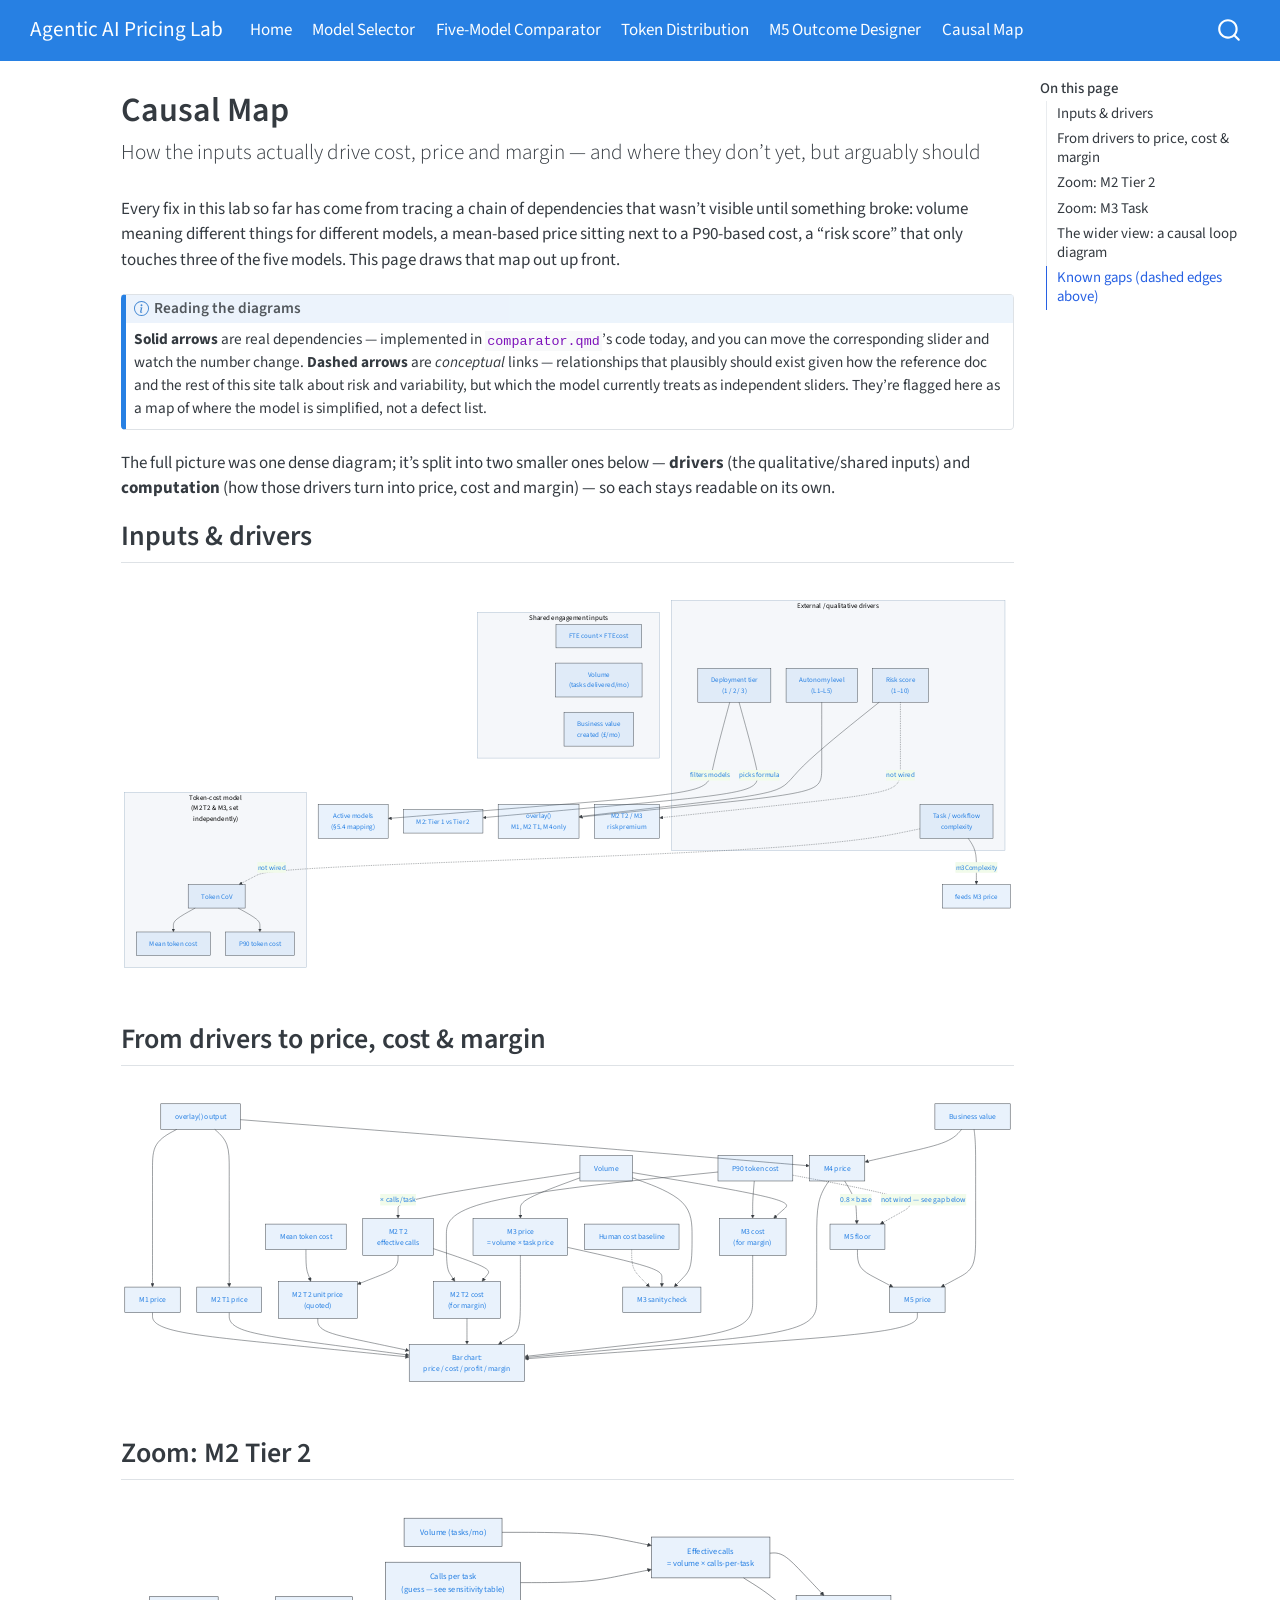
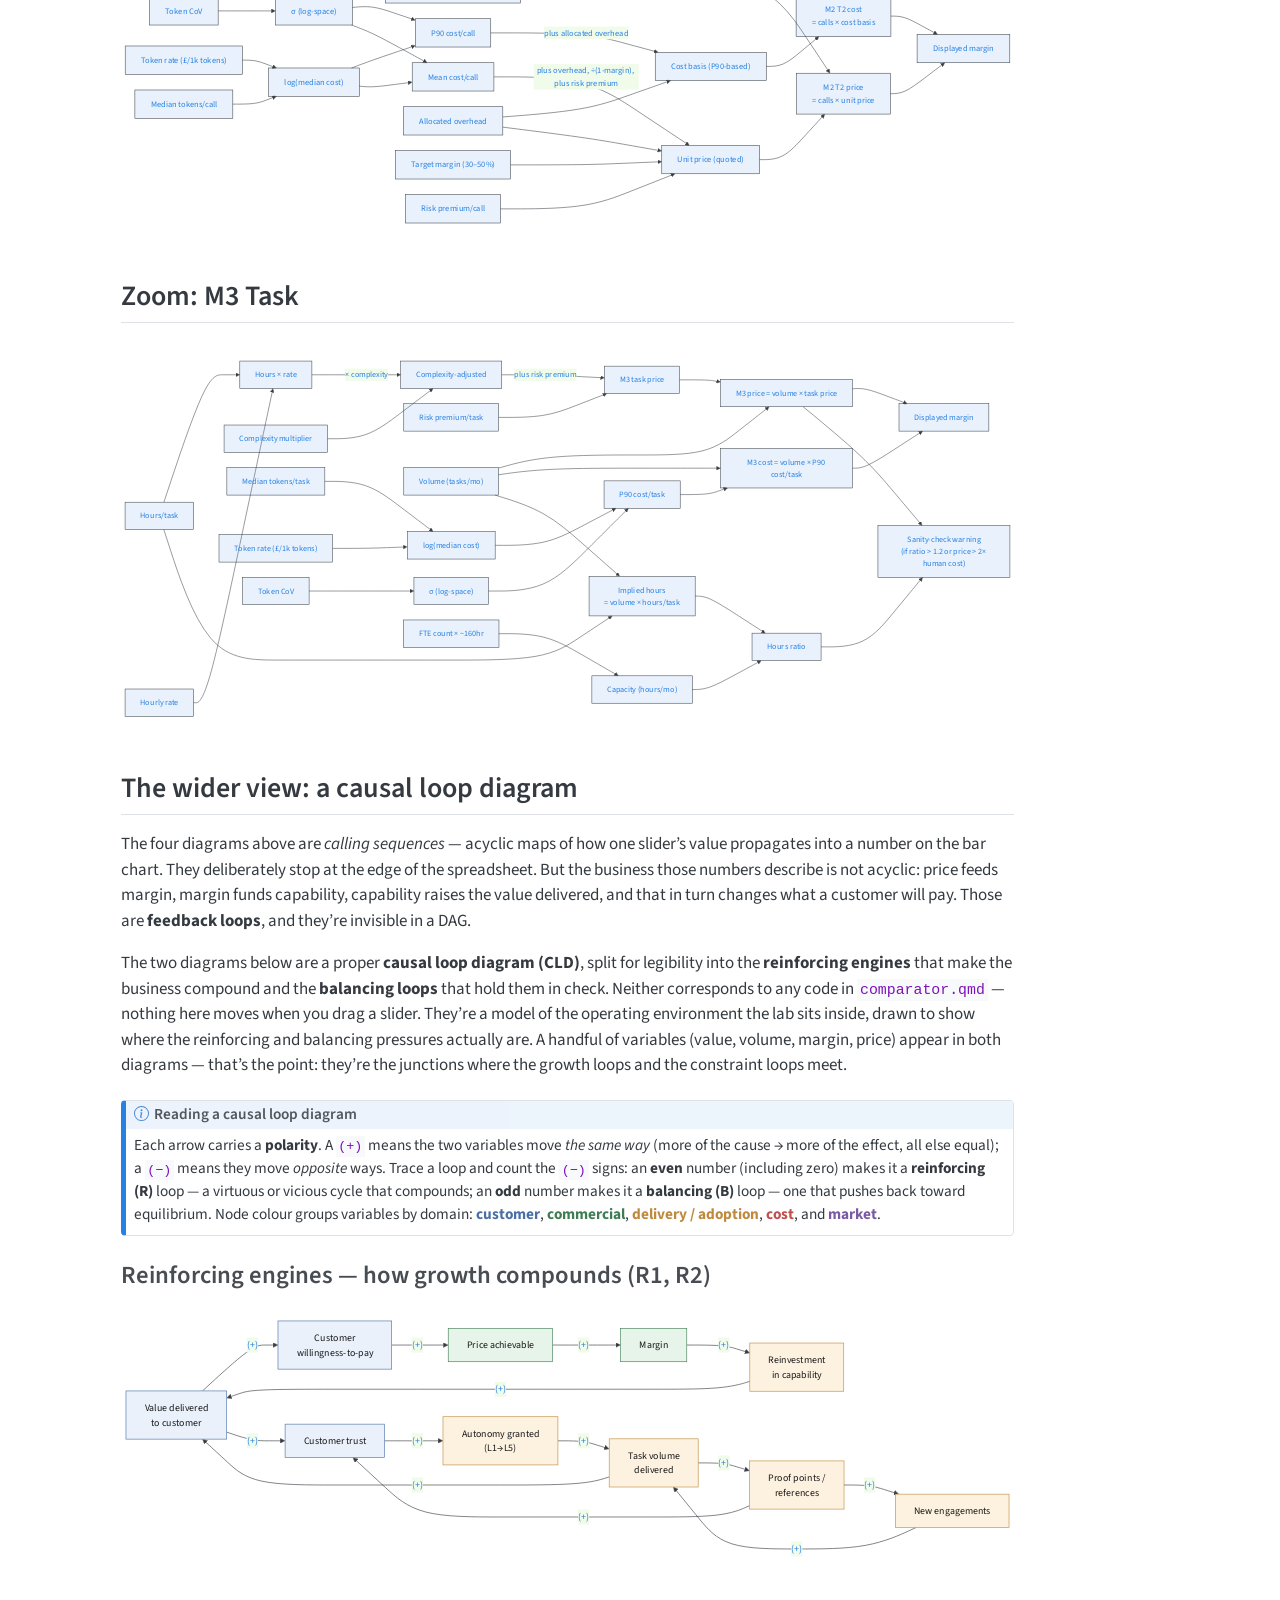
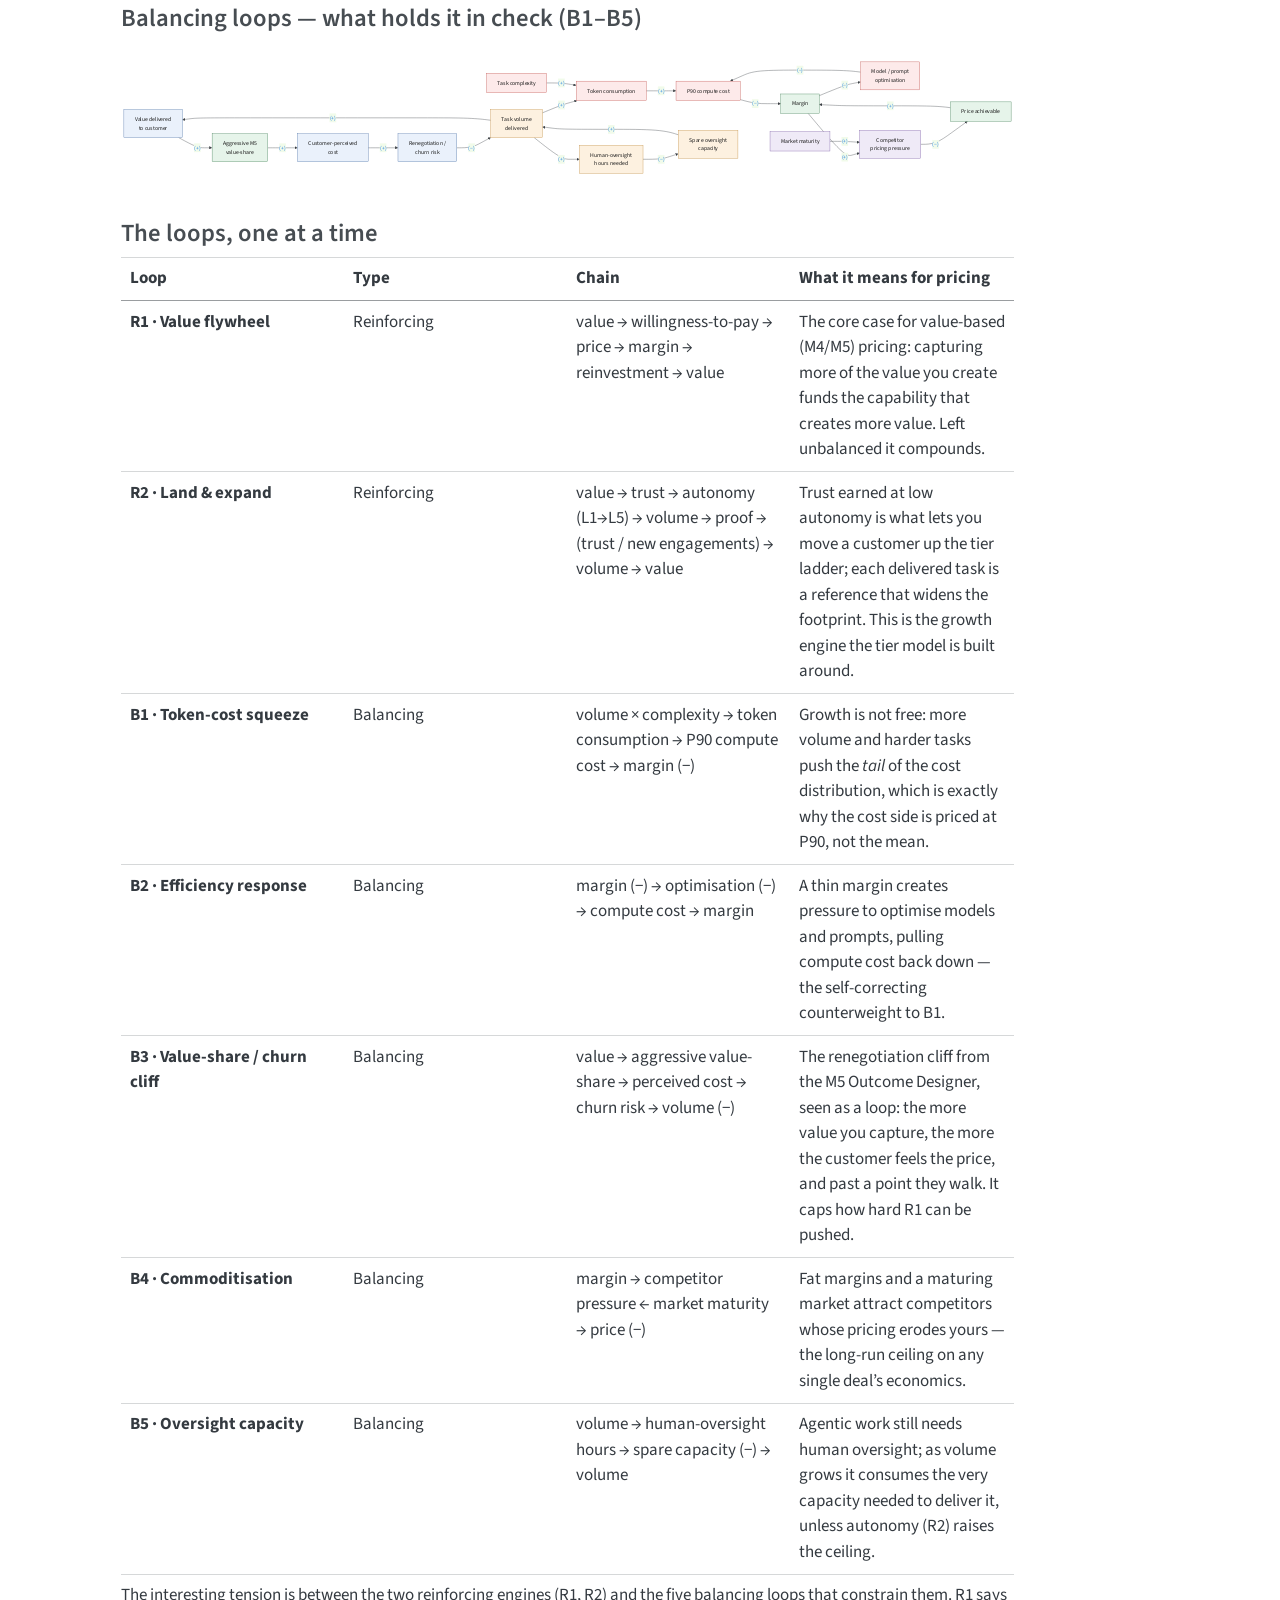
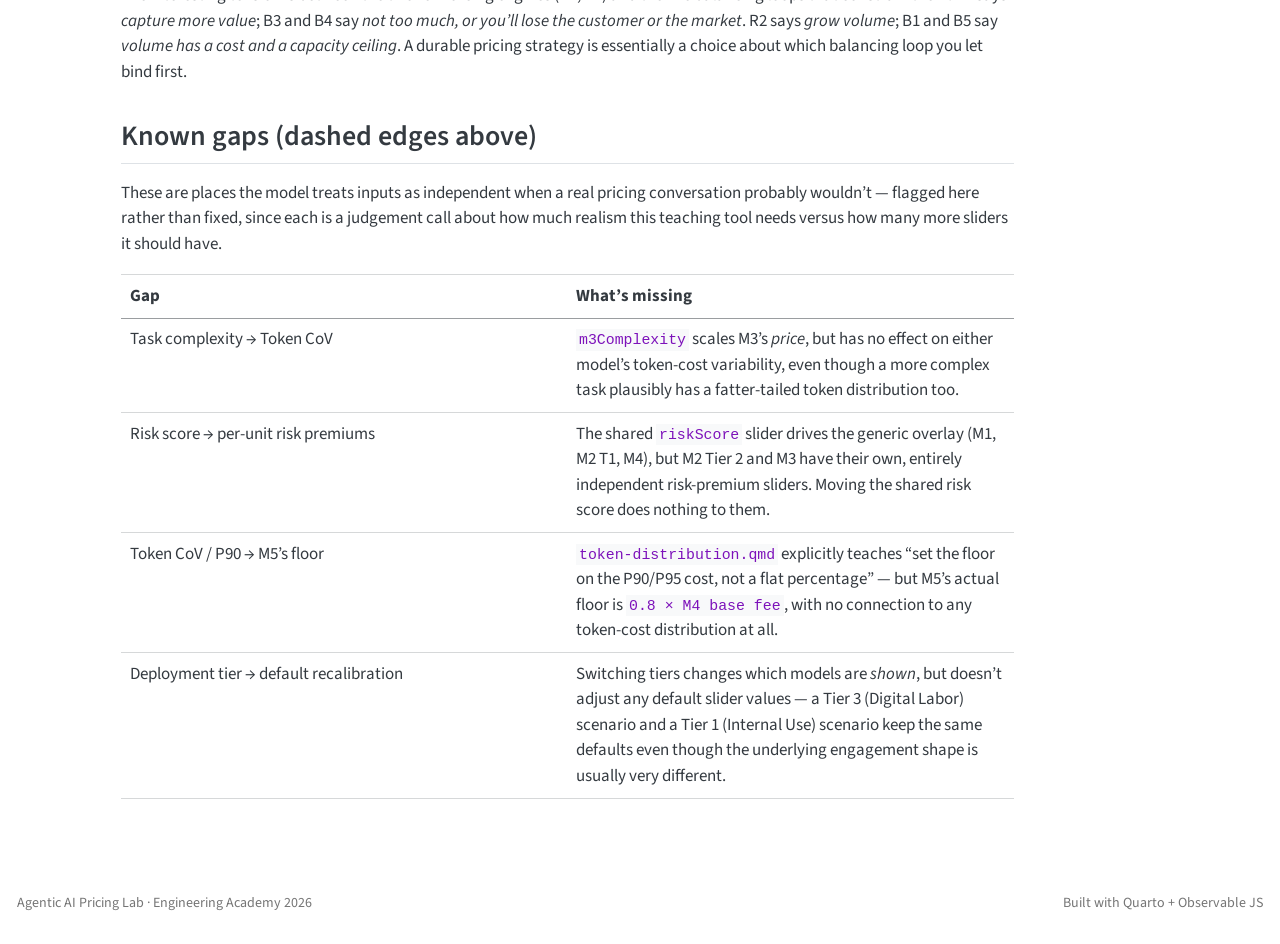
==== commit f571ec4e: "Fix causal loop diagram: split for legibility, (+)/(−) polarity labels, <br/> line breaks" ====
--- a/docs/causal-diagram.html
+++ b/docs/causal-diagram.html
@@ -137,6 +137,8 @@
   <li><a href="#zoom-m3-task" id="toc-zoom-m3-task" class="nav-link" data-scroll-target="#zoom-m3-task">Zoom: M3 Task</a></li>
   <li><a href="#the-wider-view-a-causal-loop-diagram" id="toc-the-wider-view-a-causal-loop-diagram" class="nav-link" data-scroll-target="#the-wider-view-a-causal-loop-diagram">The wider view: a causal loop diagram</a>
   <ul class="collapse">
+  <li><a href="#reinforcing-engines-how-growth-compounds-r1-r2" id="toc-reinforcing-engines-how-growth-compounds-r1-r2" class="nav-link" data-scroll-target="#reinforcing-engines-how-growth-compounds-r1-r2">Reinforcing engines — how growth compounds (R1, R2)</a></li>
+  <li><a href="#balancing-loops-what-holds-it-in-check-b1b5" id="toc-balancing-loops-what-holds-it-in-check-b1b5" class="nav-link" data-scroll-target="#balancing-loops-what-holds-it-in-check-b1b5">Balancing loops — what holds it in check (B1–B5)</a></li>
   <li><a href="#the-loops-one-at-a-time" id="toc-the-loops-one-at-a-time" class="nav-link" data-scroll-target="#the-loops-one-at-a-time">The loops, one at a time</a></li>
   </ul></li>
   <li><a href="#known-gaps-dashed-edges-above" id="toc-known-gaps-dashed-edges-above" class="nav-link" data-scroll-target="#known-gaps-dashed-edges-above">Known gaps (dashed edges above)</a></li>
@@ -306,8 +308,8 @@
 <div>
 <pre class="mermaid mermaid-js">%%{init: {"theme": "base", "themeVariables": {"fontSize": "16px", "primaryColor": "#eaf1fb", "primaryBorderColor": "#4a6fa5", "primaryTextColor": "#1a1a1a", "lineColor": "#7a7a7a"}, "flowchart": {"nodeSpacing": 30, "rankSpacing": 50}}}%%
 flowchart LR
-  vol2["Volume (tasks/mo)"] --&gt; calls["Effective calls\n= volume × calls-per-task"]
-  cpt["Calls per task\n(guess — see sensitivity table)"] --&gt; calls
+  vol2["Volume (tasks/mo)"] --&gt; calls["Effective calls&lt;br/&gt;= volume × calls-per-task"]
+  cpt["Calls per task&lt;br/&gt;(guess — see sensitivity table)"] --&gt; calls
 
   tok2["Median tokens/call"] --&gt; muC2["log(median cost)"]
   rate2["Token rate (£/1k tokens)"] --&gt; muC2
@@ -323,12 +325,12 @@
   margin2["Target margin (30–50%)"] --&gt; unitPrice
   riskPrem2["Risk premium/call"] --&gt; unitPrice
 
-  unitPrice --&gt; price2["M2 T2 price\n= calls × unit price"]
+  unitPrice --&gt; price2["M2 T2 price&lt;br/&gt;= calls × unit price"]
   calls --&gt; price2
 
   p902 --&gt;|"plus allocated overhead"| costBasis2["Cost basis (P90-based)"]
   overhead2 --&gt; costBasis2
-  costBasis2 --&gt; cost2["M2 T2 cost\n= calls × cost basis"]
+  costBasis2 --&gt; cost2["M2 T2 cost&lt;br/&gt;= calls × cost basis"]
   calls --&gt; cost2
 
   price2 --&gt; margin2out["Displayed margin"]
@@ -372,11 +374,11 @@
   cost3 --&gt; margin3out
 
   fte3["FTE count × ~160hr"] --&gt; capacity3["Capacity (hours/mo)"]
-  vol3 --&gt; impliedHrs3["Implied hours\n= volume × hours/task"]
+  vol3 --&gt; impliedHrs3["Implied hours&lt;br/&gt;= volume × hours/task"]
   hrs3 --&gt; impliedHrs3
   capacity3 --&gt; ratio3["Hours ratio"]
   impliedHrs3 --&gt; ratio3
-  ratio3 --&gt; warn3["Sanity-check warning\n(if ratio &gt; 1.2 or price &gt; 2× human cost)"]
+  ratio3 --&gt; warn3["Sanity-check warning&lt;br/&gt;(if ratio &gt; 1.2 or price &gt; 2× human cost)"]
   price3 --&gt; warn3
 </pre>
 </div>
@@ -388,7 +390,7 @@
 <section id="the-wider-view-a-causal-loop-diagram" class="level2">
 <h2 class="anchored" data-anchor-id="the-wider-view-a-causal-loop-diagram">The wider view: a causal loop diagram</h2>
 <p>The four diagrams above are <em>calling sequences</em> — acyclic maps of how one slider’s value propagates into a number on the bar chart. They deliberately stop at the edge of the spreadsheet. But the business those numbers describe is not acyclic: price feeds margin, margin funds capability, capability raises the value delivered, and that in turn changes what a customer will pay. Those are <strong>feedback loops</strong>, and they’re invisible in a DAG.</p>
-<p>This last diagram is a proper <strong>causal loop diagram (CLD)</strong>. It doesn’t correspond to any code in <code>comparator.qmd</code> — nothing here moves when you drag a slider. It’s a model of the operating environment the lab sits inside, drawn to show where the reinforcing and balancing pressures actually are.</p>
+<p>The two diagrams below are a proper <strong>causal loop diagram (CLD)</strong>, split for legibility into the <strong>reinforcing engines</strong> that make the business compound and the <strong>balancing loops</strong> that hold them in check. Neither corresponds to any code in <code>comparator.qmd</code> — nothing here moves when you drag a slider. They’re a model of the operating environment the lab sits inside, drawn to show where the reinforcing and balancing pressures actually are. A handful of variables (value, volume, margin, price) appear in both diagrams — that’s the point: they’re the junctions where the growth loops and the constraint loops meet.</p>
 <div class="callout callout-style-default callout-note callout-titled">
 <div class="callout-header d-flex align-content-center">
 <div class="callout-icon-container">
@@ -399,89 +401,112 @@
 </div>
 </div>
 <div class="callout-body-container callout-body">
-<p>Each arrow carries a <strong>polarity</strong>. A <strong><code>+</code></strong> means the two variables move <em>the same way</em> (more of the cause → more of the effect, all else equal); a <strong><code>−</code></strong> means they move <em>opposite</em> ways. Trace a loop and count the <code>−</code> signs: an <strong>even</strong> number (including zero) makes it a <strong>reinforcing (R)</strong> loop — a virtuous or vicious cycle that compounds; an <strong>odd</strong> number makes it a <strong>balancing (B)</strong> loop — one that pushes back toward equilibrium. Node colour groups variables by domain: <span style="color:#4a6fa5"><strong>customer</strong></span>, <span style="color:#3f7d54"><strong>commercial</strong></span>, <span style="color:#c08a3e"><strong>delivery / adoption</strong></span>, <span style="color:#c0504d"><strong>cost</strong></span>, and <span style="color:#7a5aa5"><strong>market</strong></span>.</p>
-</div>
-</div>
+<p>Each arrow carries a <strong>polarity</strong>. A <strong><code>(+)</code></strong> means the two variables move <em>the same way</em> (more of the cause → more of the effect, all else equal); a <strong><code>(−)</code></strong> means they move <em>opposite</em> ways. Trace a loop and count the <code>(−)</code> signs: an <strong>even</strong> number (including zero) makes it a <strong>reinforcing (R)</strong> loop — a virtuous or vicious cycle that compounds; an <strong>odd</strong> number makes it a <strong>balancing (B)</strong> loop — one that pushes back toward equilibrium. Node colour groups variables by domain: <span style="color:#4a6fa5"><strong>customer</strong></span>, <span style="color:#3f7d54"><strong>commercial</strong></span>, <span style="color:#c08a3e"><strong>delivery / adoption</strong></span>, <span style="color:#c0504d"><strong>cost</strong></span>, and <span style="color:#7a5aa5"><strong>market</strong></span>.</p>
+</div>
+</div>
+<section id="reinforcing-engines-how-growth-compounds-r1-r2" class="level3">
+<h3 class="anchored" data-anchor-id="reinforcing-engines-how-growth-compounds-r1-r2">Reinforcing engines — how growth compounds (R1, R2)</h3>
 <div class="cell" data-layout-align="default">
 <div class="cell-output-display">
 <div>
 <p></p><figure class="figure"><p></p>
 <div>
-<pre class="mermaid mermaid-js">%%{init: {"theme": "base", "themeVariables": {"fontSize": "15px", "primaryColor": "#eaf1fb", "primaryBorderColor": "#4a6fa5", "primaryTextColor": "#1a1a1a", "lineColor": "#7a7a7a"}, "flowchart": {"nodeSpacing": 40, "rankSpacing": 60}}}%%
+<pre class="mermaid mermaid-js">%%{init: {"theme": "base", "themeVariables": {"fontSize": "16px", "primaryColor": "#eaf1fb", "primaryBorderColor": "#4a6fa5", "primaryTextColor": "#1a1a1a", "lineColor": "#7a7a7a"}, "flowchart": {"nodeSpacing": 45, "rankSpacing": 65}}}%%
 flowchart LR
-  %% ---- Customer &amp; value ----
   value["Value delivered&lt;br/&gt;to customer"]
   wtp["Customer&lt;br/&gt;willingness-to-pay"]
-  trust["Customer trust"]
-  perceived["Customer-perceived&lt;br/&gt;cost"]
-  churn["Renegotiation &amp;&lt;br/&gt;churn risk"]
-
-  %% ---- Commercial ----
   price["Price achievable"]
   margin["Margin"]
-  vshare["Aggressive M5&lt;br/&gt;value-share"]
-
-  %% ---- Delivery / adoption ----
-  autonomy["Autonomy granted&lt;br/&gt;(L1&amp;rarr;L5)"]
+  reinvest["Reinvestment&lt;br/&gt;in capability"]
+  trust["Customer trust"]
+  autonomy["Autonomy granted&lt;br/&gt;(L1→L5)"]
   volume["Task volume&lt;br/&gt;delivered"]
   proof["Proof points /&lt;br/&gt;references"]
   engage["New engagements"]
-  reinvest["Reinvestment&lt;br/&gt;in capability"]
-  oversight["Human-oversight&lt;br/&gt;hours needed"]
-  capacity["Spare oversight&lt;br/&gt;capacity"]
-
-  %% ---- Cost ----
+
+  %% R1 Value flywheel
+  value --&gt;|"(+)"| wtp
+  wtp --&gt;|"(+)"| price
+  price --&gt;|"(+)"| margin
+  margin --&gt;|"(+)"| reinvest
+  reinvest --&gt;|"(+)"| value
+
+  %% R2 Land &amp; expand
+  value --&gt;|"(+)"| trust
+  trust --&gt;|"(+)"| autonomy
+  autonomy --&gt;|"(+)"| volume
+  volume --&gt;|"(+)"| proof
+  proof --&gt;|"(+)"| trust
+  proof --&gt;|"(+)"| engage
+  engage --&gt;|"(+)"| volume
+  volume --&gt;|"(+)"| value
+
+  classDef customer fill:#eaf1fb,stroke:#4a6fa5,color:#1a1a1a;
+  classDef commercial fill:#e6f4ea,stroke:#3f7d54,color:#1a1a1a;
+  classDef delivery fill:#fdf1e0,stroke:#c08a3e,color:#1a1a1a;
+
+  class value,wtp,trust customer;
+  class price,margin commercial;
+  class autonomy,volume,proof,engage,reinvest delivery;
+</pre>
+</div>
+<p></p></figure><p></p>
+</div>
+</div>
+</div>
+</section>
+<section id="balancing-loops-what-holds-it-in-check-b1b5" class="level3">
+<h3 class="anchored" data-anchor-id="balancing-loops-what-holds-it-in-check-b1b5">Balancing loops — what holds it in check (B1–B5)</h3>
+<div class="cell" data-layout-align="default">
+<div class="cell-output-display">
+<div>
+<p></p><figure class="figure"><p></p>
+<div>
+<pre class="mermaid mermaid-js">%%{init: {"theme": "base", "themeVariables": {"fontSize": "16px", "primaryColor": "#eaf1fb", "primaryBorderColor": "#4a6fa5", "primaryTextColor": "#1a1a1a", "lineColor": "#7a7a7a"}, "flowchart": {"nodeSpacing": 45, "rankSpacing": 65}}}%%
+flowchart LR
+  value["Value delivered&lt;br/&gt;to customer"]
+  volume["Task volume&lt;br/&gt;delivered"]
+  margin["Margin"]
+  price["Price achievable"]
   complexity["Task complexity"]
   tokens["Token consumption"]
   compute["P90 compute cost"]
   optim["Model / prompt&lt;br/&gt;optimisation"]
-
-  %% ---- Market ----
+  vshare["Aggressive M5&lt;br/&gt;value-share"]
+  perceived["Customer-perceived&lt;br/&gt;cost"]
+  churn["Renegotiation /&lt;br/&gt;churn risk"]
   maturity["Market maturity"]
   comp["Competitor&lt;br/&gt;pricing pressure"]
-
-  %% R1 Value flywheel
-  value --&gt;|"+"| wtp
-  wtp --&gt;|"+"| price
-  price --&gt;|"+"| margin
-  margin --&gt;|"+"| reinvest
-  reinvest --&gt;|"+"| value
-
-  %% R2 Land &amp; expand
-  value --&gt;|"+"| trust
-  trust --&gt;|"+"| autonomy
-  autonomy --&gt;|"+"| volume
-  volume --&gt;|"+"| proof
-  proof --&gt;|"+"| trust
-  proof --&gt;|"+"| engage
-  engage --&gt;|"+"| volume
-  volume --&gt;|"+"| value
+  oversight["Human-oversight&lt;br/&gt;hours needed"]
+  capacity["Spare oversight&lt;br/&gt;capacity"]
 
   %% B1 Token-cost squeeze
-  volume --&gt;|"+"| tokens
-  complexity --&gt;|"+"| tokens
-  tokens --&gt;|"+"| compute
-  compute --&gt;|"&amp;minus;"| margin
+  volume --&gt;|"(+)"| tokens
+  complexity --&gt;|"(+)"| tokens
+  tokens --&gt;|"(+)"| compute
+  compute --&gt;|"(−)"| margin
 
   %% B2 Efficiency response
-  margin --&gt;|"&amp;minus;"| optim
-  optim --&gt;|"&amp;minus;"| compute
+  margin --&gt;|"(−)"| optim
+  optim --&gt;|"(−)"| compute
 
   %% B3 Value-share / churn cliff
-  value --&gt;|"+"| vshare
-  vshare --&gt;|"+"| perceived
-  perceived --&gt;|"+"| churn
-  churn --&gt;|"&amp;minus;"| volume
+  value --&gt;|"(+)"| vshare
+  vshare --&gt;|"(+)"| perceived
+  perceived --&gt;|"(+)"| churn
+  churn --&gt;|"(−)"| volume
+  volume --&gt;|"(+)"| value
 
   %% B4 Commoditisation
-  margin --&gt;|"+"| comp
-  maturity --&gt;|"+"| comp
-  comp --&gt;|"&amp;minus;"| price
+  margin --&gt;|"(+)"| comp
+  maturity --&gt;|"(+)"| comp
+  comp --&gt;|"(−)"| price
+  price --&gt;|"(+)"| margin
 
   %% B5 Oversight capacity
-  volume --&gt;|"+"| oversight
-  oversight --&gt;|"&amp;minus;"| capacity
-  capacity --&gt;|"+"| volume
+  volume --&gt;|"(+)"| oversight
+  oversight --&gt;|"(−)"| capacity
+  capacity --&gt;|"(+)"| volume
 
   classDef customer fill:#eaf1fb,stroke:#4a6fa5,color:#1a1a1a;
   classDef commercial fill:#e6f4ea,stroke:#3f7d54,color:#1a1a1a;
@@ -489,9 +514,9 @@
   classDef cost fill:#fdeaea,stroke:#c0504d,color:#1a1a1a;
   classDef market fill:#efeaf7,stroke:#7a5aa5,color:#1a1a1a;
 
-  class value,wtp,trust,perceived,churn customer;
+  class value,perceived,churn customer;
   class price,margin,vshare commercial;
-  class autonomy,volume,proof,engage,reinvest,oversight,capacity delivery;
+  class volume,oversight,capacity delivery;
   class complexity,tokens,compute,optim cost;
   class maturity,comp market;
 </pre>
@@ -500,6 +525,7 @@
 </div>
 </div>
 </div>
+</section>
 <section id="the-loops-one-at-a-time" class="level3">
 <h3 class="anchored" data-anchor-id="the-loops-one-at-a-time">The loops, one at a time</h3>
 <table class="caption-top table">
@@ -562,7 +588,7 @@
 </tr>
 </tbody>
 </table>
-<p>The interesting tension is between the two reinforcing engines (R1, R2) and the four balancing loops that constrain them. R1 says <em>capture more value</em>; B3 and B4 say <em>not too much, or you’ll lose the customer or the market</em>. R2 says <em>grow volume</em>; B1 and B5 say <em>volume has a cost and a capacity ceiling</em>. A durable pricing strategy is essentially a choice about which balancing loop you let bind first.</p>
+<p>The interesting tension is between the two reinforcing engines (R1, R2) and the five balancing loops that constrain them. R1 says <em>capture more value</em>; B3 and B4 say <em>not too much, or you’ll lose the customer or the market</em>. R2 says <em>grow volume</em>; B1 and B5 say <em>volume has a cost and a capacity ceiling</em>. A durable pricing strategy is essentially a choice about which balancing loop you let bind first.</p>
 </section>
 </section>
 <section id="known-gaps-dashed-edges-above" class="level2">
